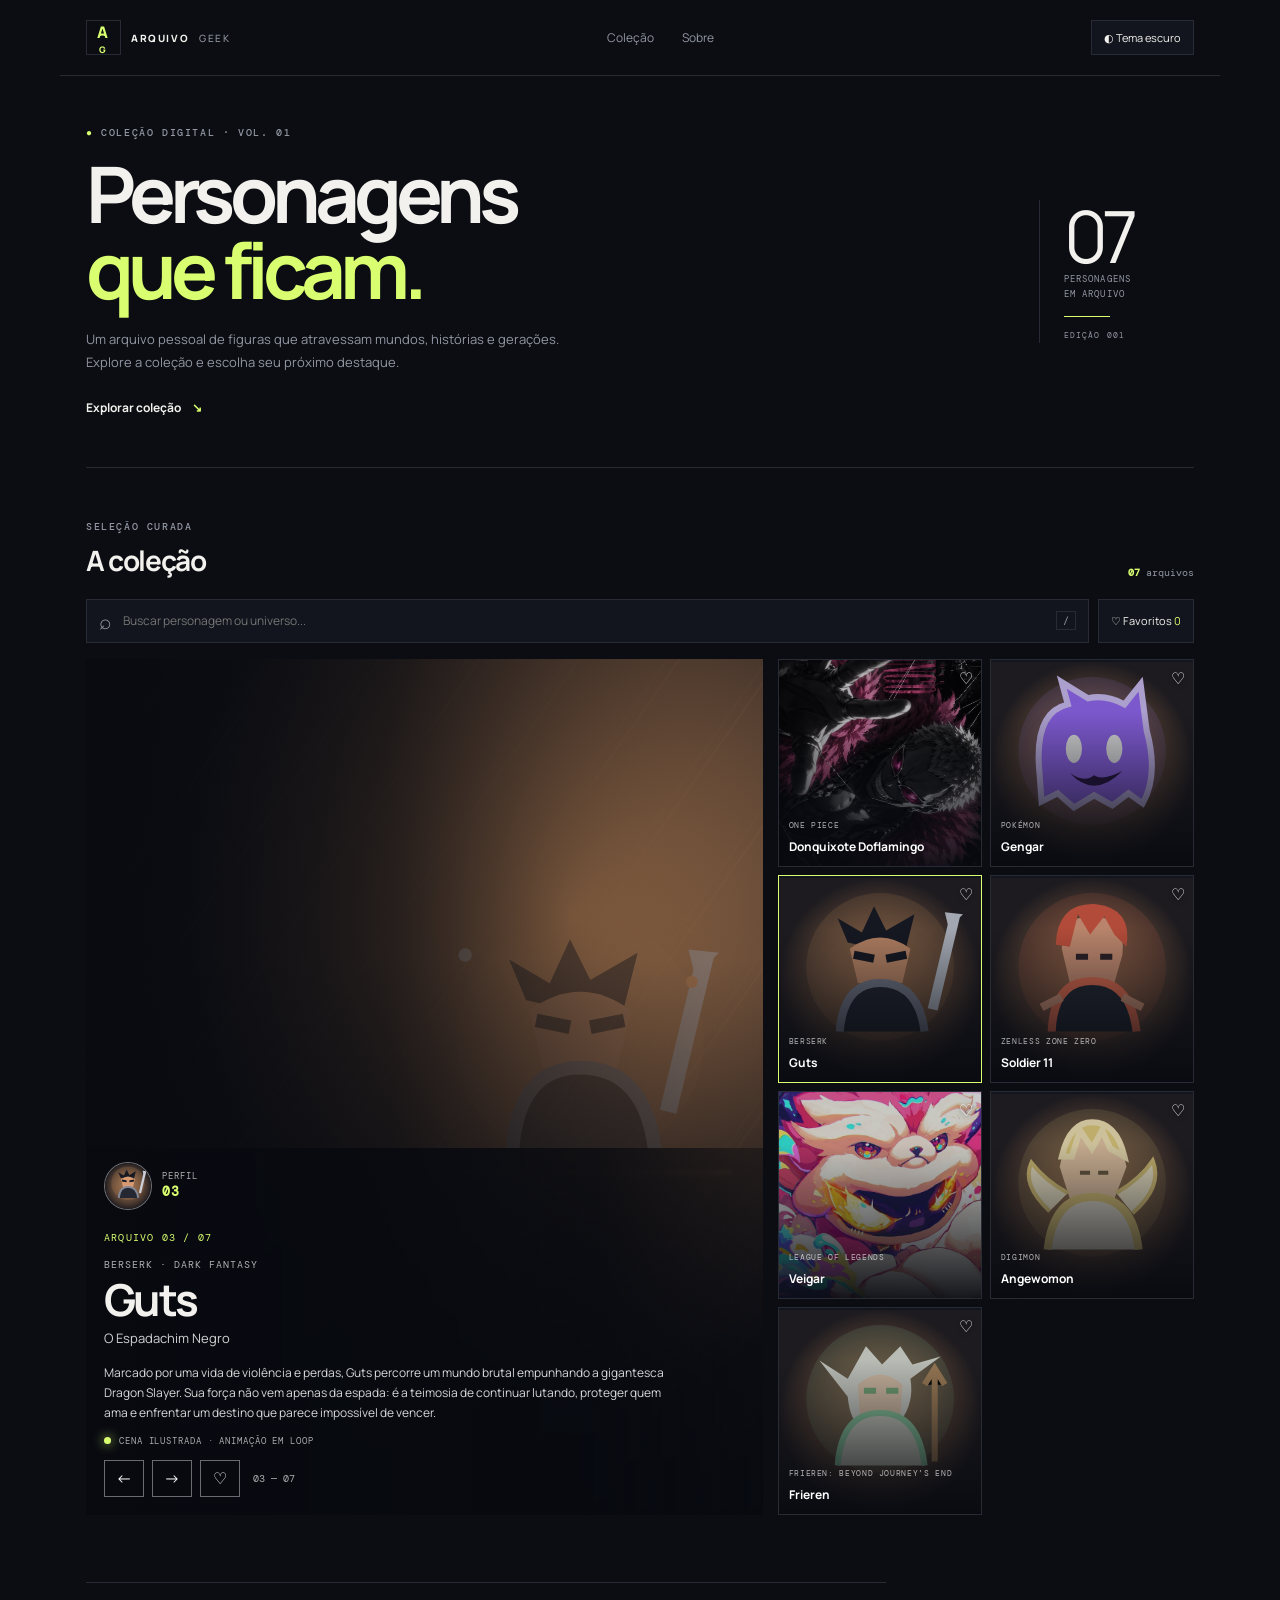
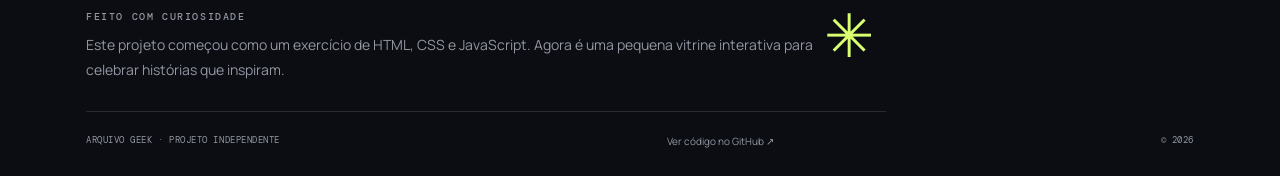
==== index.html @ 17fec642 "Refresh JavaScript cache for Doflamingo profile Updated the version of index.js to v14." ====
<!doctype html>
<html lang="pt-BR"><head><meta charset="utf-8"><meta name="viewport" content="width=device-width,initial-scale=1"><meta name="theme-color" content="#0b0d12"><meta name="description" content="Uma galeria interativa de personagens marcantes da cultura geek."><title>Arquivo Geek — personagens que ficam</title><link rel="icon" href="./favicon.svg" type="image/svg+xml"><link rel="preconnect" href="https://fonts.googleapis.com"><link rel="preconnect" href="https://fonts.gstatic.com" crossorigin><link href="https://fonts.googleapis.com/css2?family=DM+Mono:wght@400;500&family=Manrope:wght@400;500;600;700;800&display=swap" rel="stylesheet"><link rel="stylesheet" href="./style.css?v=14"><script src="./index.js?v=14" defer></script></head><body>
<a class="skip" href="#colecao">Pular para a coleção</a><header class="header"><a class="brand" href="./"><span class="mark">A<small>G</small></span>ARQUIVO <em>GEEK</em></a><nav><a href="#colecao">Coleção</a><a href="#sobre">Sobre</a></nav><button class="theme" aria-label="Ativar tema claro">◐ <span>Tema escuro</span></button></header>
<main><section class="intro"><div><p class="eyebrow">● COLEÇÃO DIGITAL · VOL. 01</p><h1>Personagens<br><span>que ficam.</span></h1><p class="lead">Um arquivo pessoal de figuras que atravessam mundos, histórias e gerações. Explore a coleção e escolha seu próximo destaque.</p><a class="cta" href="#colecao">Explorar coleção <b>↘</b></a></div><aside><strong>07</strong><span>PERSONAGENS<br>EM ARQUIVO</span><i></i><small>EDIÇÃO 001</small></aside></section>
<section class="collection" id="colecao"><div class="heading"><div><p class="eyebrow">SELEÇÃO CURADA</p><h2>A coleção</h2></div><span class="count"><b id="count">07</b> arquivos</span></div><div class="toolbar"><label class="search">⌕<input id="search" type="search" aria-label="Buscar personagem ou universo" placeholder="Buscar personagem ou universo..."><kbd>/</kbd></label><button class="filter" id="filter" aria-pressed="false">♡ Favoritos <b id="fcount">0</b></button></div><div class="layout"><article class="feature" id="feature" aria-live="polite"></article><div class="cards" id="cards" aria-label="Personagens"></div></div><p id="empty" class="empty" hidden>Nenhum personagem encontrado. Tente outro termo ou desative os favoritos.</p></section>
<section id="sobre" class="about"><div><p class="eyebrow">FEITO COM CURIOSIDADE</p><p>Este projeto começou como um exercício de HTML, CSS e JavaScript. Agora é uma pequena vitrine interativa para celebrar histórias que inspiram.</p></div><span>✳</span></section></main>
<footer><span>ARQUIVO GEEK · PROJETO INDEPENDENTE</span><a href="https://github.com/Kalebreus/terminal-estudo" target="_blank" rel="noreferrer">Ver código no GitHub ↗</a><span>© <b id="year"></b></span></footer></body></html>
---- style.css ----
:root{color-scheme:dark;--bg:#0b0d12;--panel:#12151d;--text:#f2f1ed;--muted:#9297a3;--line:#272b35;--accent:#d9ff70}body.light{color-scheme:light;--bg:#f2f1ec;--panel:#fff;--text:#17191c;--muted:#676b72;--line:#d9d8d1;--accent:#586f00}*{box-sizing:border-box}html{scroll-behavior:smooth}body{margin:0;min-width:320px;background:var(--bg);color:var(--text);font-family:Manrope,"Segoe UI",sans-serif}a{color:inherit;text-decoration:none}button,input{font:inherit}.skip{position:absolute;top:-60px;left:12px;background:var(--accent);color:#111;padding:12px}.skip:focus{top:10px;z-index:5}.header,main,footer{max-width:1160px;margin:auto;padding:0 26px}.header{height:76px;border-bottom:1px solid var(--line);display:flex;align-items:center;justify-content:space-between}.brand{display:flex;align-items:center;gap:10px;font-size:10px;letter-spacing:.16em;font-weight:800}.brand em{color:var(--muted);font-style:normal;font-weight:500}.mark{width:35px;height:35px;border:1px solid var(--line);display:grid;place-items:center;color:var(--accent);font-size:16px}.mark small{font-size:9px}.header nav{display:flex;gap:28px;color:var(--muted);font-size:12px}.header nav a:hover,footer a:hover{color:var(--accent)}.theme,.filter{border:1px solid var(--line);background:var(--panel);color:var(--text);padding:9px 12px;font-size:11px;cursor:pointer}.theme:hover,.filter:hover,.filter[aria-pressed=true]{border-color:var(--accent);color:var(--accent)}.intro{min-height:355px;border-bottom:1px solid var(--line);display:flex;align-items:center;justify-content:space-between}.intro>div{padding:50px 0}.eyebrow{margin:0 0 16px;font:500 10px "DM Mono",monospace;letter-spacing:.16em;color:var(--muted)}.intro .eyebrow:first-letter{color:var(--accent)}h1{margin:0;font-size:clamp(48px,7vw,78px);line-height:.98;letter-spacing:-.075em}h1 span{color:var(--accent)}.lead{max-width:480px;margin:20px 0;color:var(--muted);font-size:13px;line-height:1.8}.cta{font-size:12px;font-weight:700}.cta b{margin-left:9px;color:var(--accent)}.intro aside{width:155px;padding-left:24px;border-left:1px solid var(--line);display:flex;flex-direction:column;font:9px/1.7 "DM Mono",monospace;letter-spacing:.12em;color:var(--muted)}.intro aside strong{font:72px/1 Manrope,sans-serif;color:var(--text);letter-spacing:-.09em}.intro aside i{width:46px;height:1px;margin:13px 0;background:var(--accent)}.collection{padding:52px 0 67px}.heading{display:flex;align-items:end;justify-content:space-between;margin-bottom:20px}.heading .eyebrow{margin-bottom:8px}h2{margin:0;font-size:28px;letter-spacing:-.05em}.count{font:10px "DM Mono",monospace;color:var(--muted)}.count b{color:var(--accent)}.toolbar{display:flex;gap:9px;margin-bottom:16px}.search{height:44px;display:flex;align-items:center;gap:9px;flex:1;border:1px solid var(--line);background:var(--panel);padding:0 12px;color:var(--muted);font-size:21px}.search:focus-within{border-color:var(--accent)}.search input{width:100%;border:0;outline:0;background:transparent;color:var(--text);font-size:12px}.search kbd{border:1px solid var(--line);padding:2px 6px;font:10px "DM Mono",monospace}.filter{padding:0 12px}.filter b{color:var(--accent);font-weight:400}.layout{display:grid;grid-template-columns:1.3fr .8fr;gap:15px;min-height:430px}.feature{position:relative;min-height:430px;overflow:hidden;background:var(--panel)}.feature[hidden],.cards[hidden]{display:none}.feature img{position:absolute;inset:0;width:100%;height:100%;object-fit:cover;opacity:.8;transition:transform .5s}.feature:hover img{transform:scale(1.03)}.feature:after{content:"";position:absolute;inset:0;background:linear-gradient(90deg,#080a10eb,#080a1088 58%,#080a1010),linear-gradient(0deg,#080a1090,transparent 55%);pointer-events:none}.info{position:absolute;z-index:1;left:25px;right:25px;bottom:24px}.tag{color:var(--accent);font:10px "DM Mono",monospace;letter-spacing:.12em}.series{margin:12px 0 6px;color:#ffffffad;font:10px "DM Mono",monospace;letter-spacing:.1em;text-transform:uppercase}.name{margin:0 0 8px;font-size:clamp(30px,4vw,44px);line-height:1;letter-spacing:-.06em}.role{margin:0 0 16px;color:#ffffffd0;font-size:13px}.actions{display:flex;gap:8px;align-items:center}.actions button{width:40px;height:37px;border:1px solid #ffffff66;background:#080a1066;color:#fff;cursor:pointer}.actions button:hover,.actions button[aria-pressed=true]{color:var(--accent);border-color:var(--accent)}.position{margin-left:5px;color:#ffffffad;font:10px "DM Mono",monospace}.cards{display:grid;grid-template-columns:repeat(2,minmax(0,1fr));gap:8px;align-content:start}.card{position:relative;min-height:208px;padding:0;overflow:hidden;border:1px solid var(--line);background:var(--panel);color:#fff;text-align:left;cursor:pointer}.card[aria-current=true]{border-color:var(--accent)}.card img{position:absolute;inset:0;width:100%;height:100%;object-fit:cover;opacity:.73;transition:transform .35s}.card:hover img{transform:scale(1.05)}.card:after{content:"";position:absolute;inset:0;background:linear-gradient(0deg,#080a10ed,transparent 75%)}.card-copy{position:absolute;z-index:1;left:10px;bottom:10px}.card-series{display:block;margin-bottom:4px;color:#ffffffad;font:8px "DM Mono",monospace;letter-spacing:.08em;text-transform:uppercase}.card-name{font-size:12px;font-weight:700}.heart{position:absolute;z-index:2;right:8px;top:7px;text-shadow:0 1px 5px #000}.heart.on{color:var(--accent)}.empty{padding:23px;border:1px dashed var(--line);color:var(--muted);text-align:center;font-size:13px}.about{max-width:800px;padding:27px 70px 29px 0;border-block:1px solid var(--line);position:relative}.about .eyebrow{margin-bottom:9px}.about p:last-of-type{margin:0;color:var(--muted);font-size:14px;line-height:1.8}.about>span{position:absolute;right:12px;top:10px;color:var(--accent);font-size:60px}footer{padding-top:22px;padding-bottom:28px;display:flex;justify-content:space-between;gap:12px;color:var(--muted);font:9px "DM Mono",monospace;letter-spacing:.06em}footer a{font:10px Manrope,sans-serif;letter-spacing:0}footer b{font-weight:400}@media(max-width:850px){.layout{grid-template-columns:1fr}.feature{min-height:400px}.cards{grid-template-columns:repeat(4,1fr)}.card{min-height:150px}}@media(max-width:580px){.header,main,footer{padding-inline:15px}.header{height:66px}.header nav{display:none}.theme span{display:none}.intro{min-height:290px}.intro>div{padding:38px 0}.intro aside{width:86px;padding-left:12px;font-size:8px}.intro aside strong{font-size:50px}.lead{font-size:12px}.collection{padding:38px 0 50px}.heading h2{font-size:25px}.toolbar{gap:6px}.search{gap:6px;padding:0 8px}.search input{font-size:11px}.search kbd{display:none}.filter{padding:0 8px;font-size:10px}.layout{gap:9px}.feature{min-height:355px}.info{left:16px;right:15px;bottom:17px}.name{font-size:33px}.cards{grid-template-columns:repeat(2,1fr)}.card{min-height:150px}.about{padding:23px 50px 25px 0}.about p:last-of-type{font-size:13px}.about>span{right:3px;font-size:47px}footer{flex-wrap:wrap;font-size:8px}footer a{order:3;width:100%}}@media(prefers-reduced-motion:reduce){*,*:before,*:after{scroll-behavior:auto!important;transition:none!important}}
/* Fichas completas, retratos e cenas animadas */
.scene{position:absolute;inset:0;overflow:hidden;background:radial-gradient(ellipse at 72% 30%,var(--scene-color),var(--scene-tone) 58%,#080a10 100%)}
.scene:before,.scene:after{content:"";position:absolute;inset:-20%;background:repeating-linear-gradient(125deg,transparent 0 38px,color-mix(in srgb,var(--scene-color),transparent 82%) 39px 40px,transparent 41px 82px);opacity:.35;animation:scene-drift 18s linear infinite}
.scene:after{transform:rotate(180deg);opacity:.18;animation-duration:24s}
.scene-art{position:absolute;width:min(76%,600px);height:112%;right:0;top:-5%;opacity:.92;filter:drop-shadow(0 12px 50px color-mix(in srgb,var(--scene-color),transparent 55%));animation:portrait-float 6s ease-in-out infinite;z-index:0}
.feature:after{background:linear-gradient(90deg,#080a10f2 0%,#080a10c9 45%,#080a1040 100%),linear-gradient(0deg,#080a10eb 0%,transparent 65%)}
.info{max-width:700px;bottom:22px}.profile{display:flex;align-items:center;gap:10px;margin-bottom:14px;color:#ffffffad;font:9px/1.45 "DM Mono",monospace;letter-spacing:.12em}.profile .avatar{width:48px;height:48px;position:static;opacity:1;border:1px solid var(--scene-color,#ffffff66);border-radius:50%;background:var(--panel)}.profile b{color:var(--accent);font-size:13px}.description{max-width:560px;margin:0 0 12px;color:#ffffffd6;font-size:12px;line-height:1.65;text-wrap:pretty}.loop-label{display:flex;align-items:center;gap:8px;margin:0 0 13px;color:#ffffffa8;font:9px "DM Mono",monospace;letter-spacing:.1em}.loop-label i{width:7px;height:7px;border-radius:50%;background:var(--accent);box-shadow:0 0 12px var(--accent);animation:pulse 1.8s ease-in-out infinite}.card .avatar{position:absolute;inset:0;width:100%;height:100%;object-fit:cover;opacity:.78;transition:transform .35s}.card:hover .avatar{transform:scale(1.06)}
@keyframes scene-drift{to{transform:translate3d(45px,-18px,0)}}@keyframes portrait-float{0%,100%{transform:translateY(0) scale(1)}50%{transform:translateY(-9px) scale(1.02)}}@keyframes pulse{50%{opacity:.35;box-shadow:0 0 3px var(--accent)}}
@media(max-width:850px){.feature{min-height:530px}.info{max-width:100%}.scene-art{width:72%;height:100%;top:-7%;right:-6%;opacity:.7}}
@media(max-width:580px){.feature{min-height:520px}.info{left:16px;right:15px;bottom:17px}.profile{margin-bottom:8px}.profile .avatar{width:40px;height:40px}.description{font-size:11px;line-height:1.55;margin-bottom:9px}.loop-label{font-size:8px;margin-bottom:10px}.scene-art{width:100%;height:82%;top:-14%;right:-15%;opacity:.56}.feature:after{background:linear-gradient(90deg,#080a10d9,#080a1066),linear-gradient(0deg,#080a10f8 0%,#080a10d6 48%,transparent 100%)}}
@media(prefers-reduced-motion:reduce){.scene:before,.scene:after,.scene-art,.loop-label i{animation:none!important}}

.scene-art{width:50%;height:86%;right:2%;top:4%;object-fit:contain}
@media(max-width:850px){.scene-art{width:54%;height:76%;right:0;top:2%}}
@media(max-width:580px){.scene-art{width:74%;height:62%;right:-5%;top:0}}

.scene-art{opacity:.42}
.feature .info{left:0;right:0;bottom:0;width:100%;max-width:none;padding:14px 18px 18px;background:linear-gradient(90deg,rgba(8,10,16,.97),rgba(8,10,16,.82) 76%,rgba(8,10,16,.42));backdrop-filter:blur(2px)}
@media(max-width:580px){.feature .info{padding:12px 16px 16px}}


/* Retrato enviado e vídeo incorporado de Veigar */
.profile img.avatar{position:static;inset:auto;width:48px;height:48px;flex:none;object-fit:cover;object-position:center;border-radius:50%;opacity:1}.feature:hover img.avatar{transform:none}.video-wrap{position:absolute;z-index:2;top:22px;right:22px;width:min(42%,560px);aspect-ratio:16/9;border:1px solid color-mix(in srgb,var(--scene-color),transparent 35%);border-radius:12px;overflow:hidden;background:#080a10;box-shadow:0 18px 55px #0008}.video-wrap iframe{display:block;width:100%;height:100%;border:0}.feature .info{z-index:3}.video-link{display:inline-flex;margin:0 0 12px;color:var(--accent);font-size:11px;font-weight:700}.video-link:hover{text-decoration:underline}@media(max-width:580px){.video-wrap{top:14px;left:auto;right:14px;width:min(46%,220px);border-radius:8px}.profile img.avatar{width:40px;height:40px}}
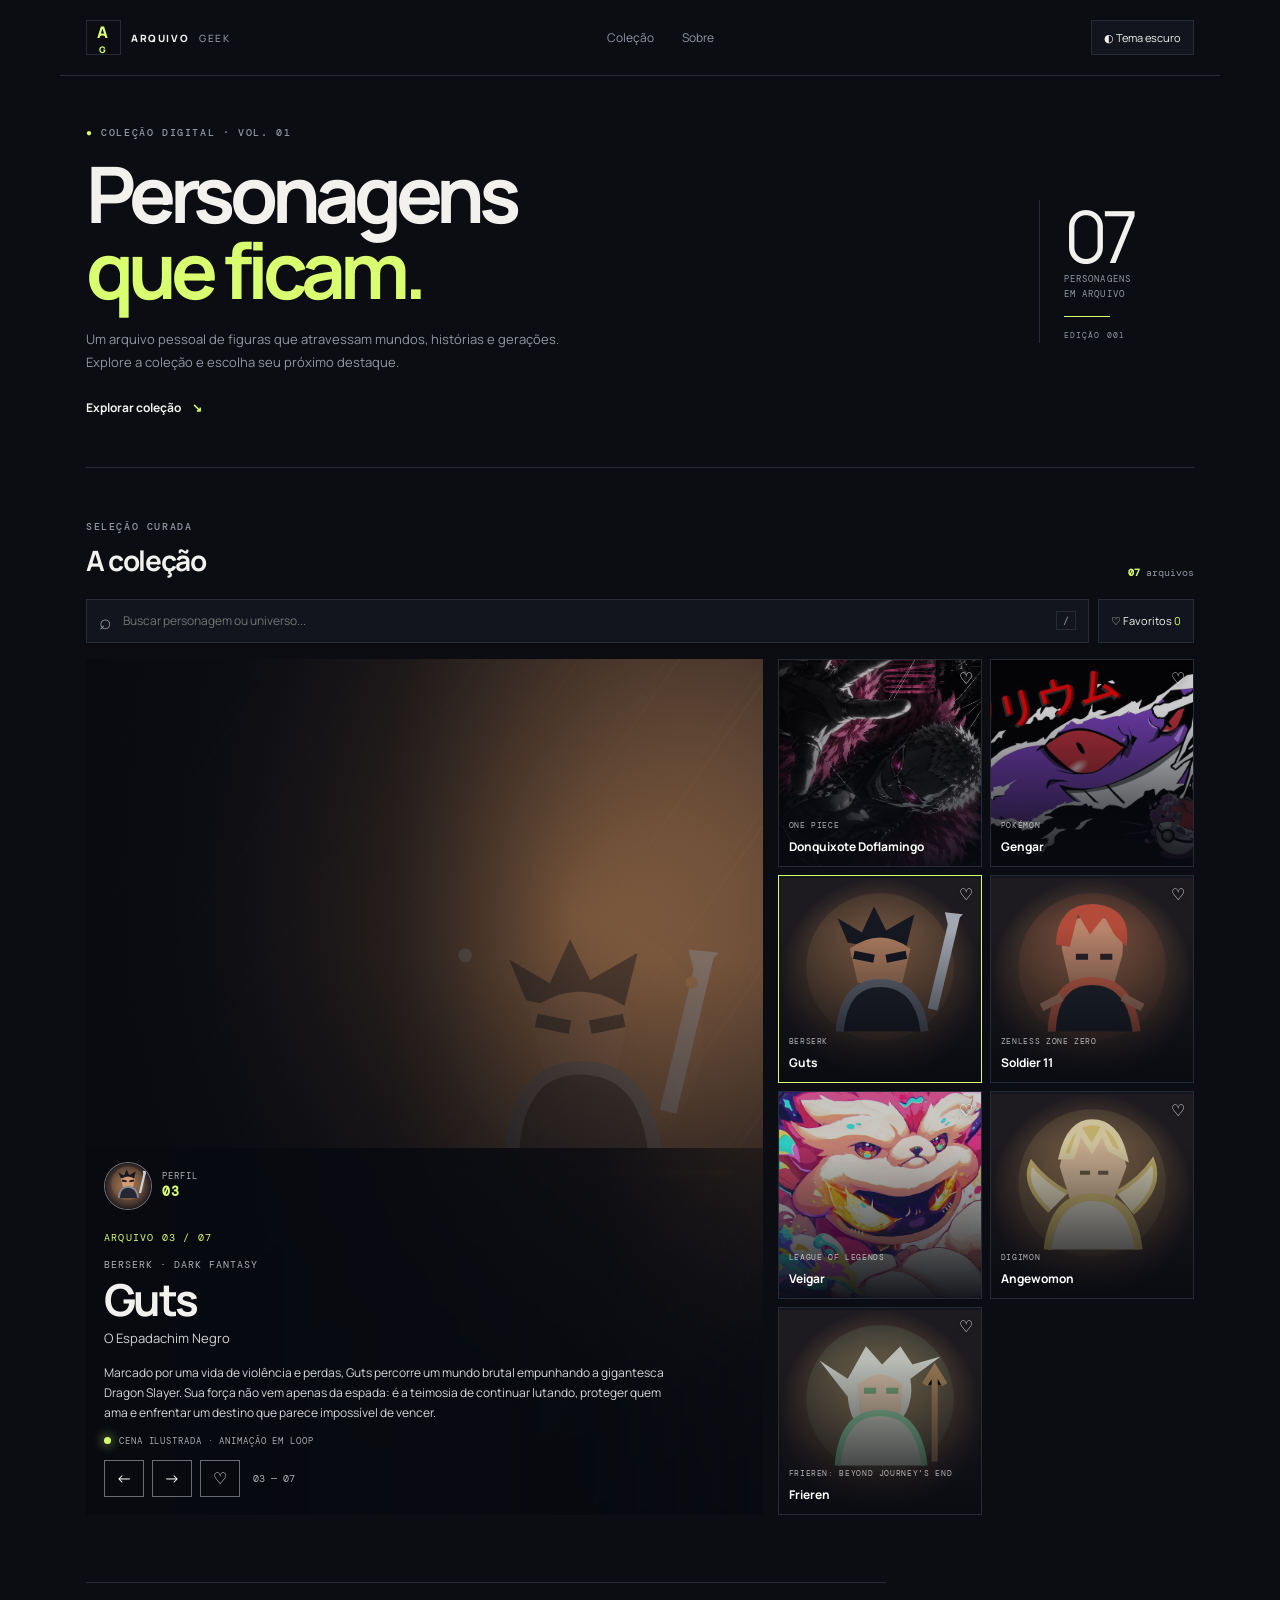
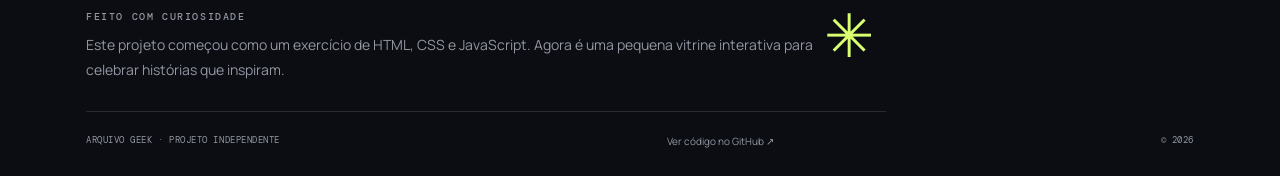
==== commit 9b73079d: "Refresh JavaScript cache for Gengar profile Updated script version in index.html" ====
--- a/index.html
+++ b/index.html
@@ -1,8 +1,10 @@
 <!doctype html>
-<html lang="pt-BR"><head><meta charset="utf-8"><meta name="viewport" content="width=device-width,initial-scale=1"><meta name="theme-color" content="#0b0d12"><meta name="description" content="Uma galeria interativa de personagens marcantes da cultura geek."><title>Arquivo Geek — personagens que ficam</title><link rel="icon" href="./favicon.svg" type="image/svg+xml"><link rel="preconnect" href="https://fonts.googleapis.com"><link rel="preconnect" href="https://fonts.gstatic.com" crossorigin><link href="https://fonts.googleapis.com/css2?family=DM+Mono:wght@400;500&family=Manrope:wght@400;500;600;700;800&display=swap" rel="stylesheet"><link rel="stylesheet" href="./style.css?v=14"><script src="./index.js?v=14" defer></script></head><body>
+<html lang="pt-BR"><head><meta charset="utf-8"><meta name="viewport" content="width=device-width,initial-scale=1"><meta name="theme-color" content="#0b0d12"><meta name="description" content="Uma galeria interativa de personagens marcantes da cultura geek."><title>Arquivo Geek — personagens que ficam</title><link rel="icon" href="./favicon.svg" type="image/svg+xml"><link rel="preconnect" href="https://fonts.googleapis.com"><link rel="preconnect" href="https://fonts.gstatic.com" crossorigin><link href="https://fonts.googleapis.com/css2?family=DM+Mono:wght@400;500&family=Manrope:wght@400;500;600;700;800&display=swap" rel="stylesheet"><link rel="stylesheet" href="./style.css?v=14"><script src="./index.js?v=15" defer></script></head><body>
 <a class="skip" href="#colecao">Pular para a coleção</a><header class="header"><a class="brand" href="./"><span class="mark">A<small>G</small></span>ARQUIVO <em>GEEK</em></a><nav><a href="#colecao">Coleção</a><a href="#sobre">Sobre</a></nav><button class="theme" aria-label="Ativar tema claro">◐ <span>Tema escuro</span></button></header>
 <main><section class="intro"><div><p class="eyebrow">● COLEÇÃO DIGITAL · VOL. 01</p><h1>Personagens<br><span>que ficam.</span></h1><p class="lead">Um arquivo pessoal de figuras que atravessam mundos, histórias e gerações. Explore a coleção e escolha seu próximo destaque.</p><a class="cta" href="#colecao">Explorar coleção <b>↘</b></a></div><aside><strong>07</strong><span>PERSONAGENS<br>EM ARQUIVO</span><i></i><small>EDIÇÃO 001</small></aside></section>
 <section class="collection" id="colecao"><div class="heading"><div><p class="eyebrow">SELEÇÃO CURADA</p><h2>A coleção</h2></div><span class="count"><b id="count">07</b> arquivos</span></div><div class="toolbar"><label class="search">⌕<input id="search" type="search" aria-label="Buscar personagem ou universo" placeholder="Buscar personagem ou universo..."><kbd>/</kbd></label><button class="filter" id="filter" aria-pressed="false">♡ Favoritos <b id="fcount">0</b></button></div><div class="layout"><article class="feature" id="feature" aria-live="polite"></article><div class="cards" id="cards" aria-label="Personagens"></div></div><p id="empty" class="empty" hidden>Nenhum personagem encontrado. Tente outro termo ou desative os favoritos.</p></section>
 <section id="sobre" class="about"><div><p class="eyebrow">FEITO COM CURIOSIDADE</p><p>Este projeto começou como um exercício de HTML, CSS e JavaScript. Agora é uma pequena vitrine interativa para celebrar histórias que inspiram.</p></div><span>✳</span></section></main>
 <footer><span>ARQUIVO GEEK · PROJETO INDEPENDENTE</span><a href="https://github.com/Kalebreus/terminal-estudo" target="_blank" rel="noreferrer">Ver código no GitHub ↗</a><span>© <b id="year"></b></span></footer></body></html>
 
+
+
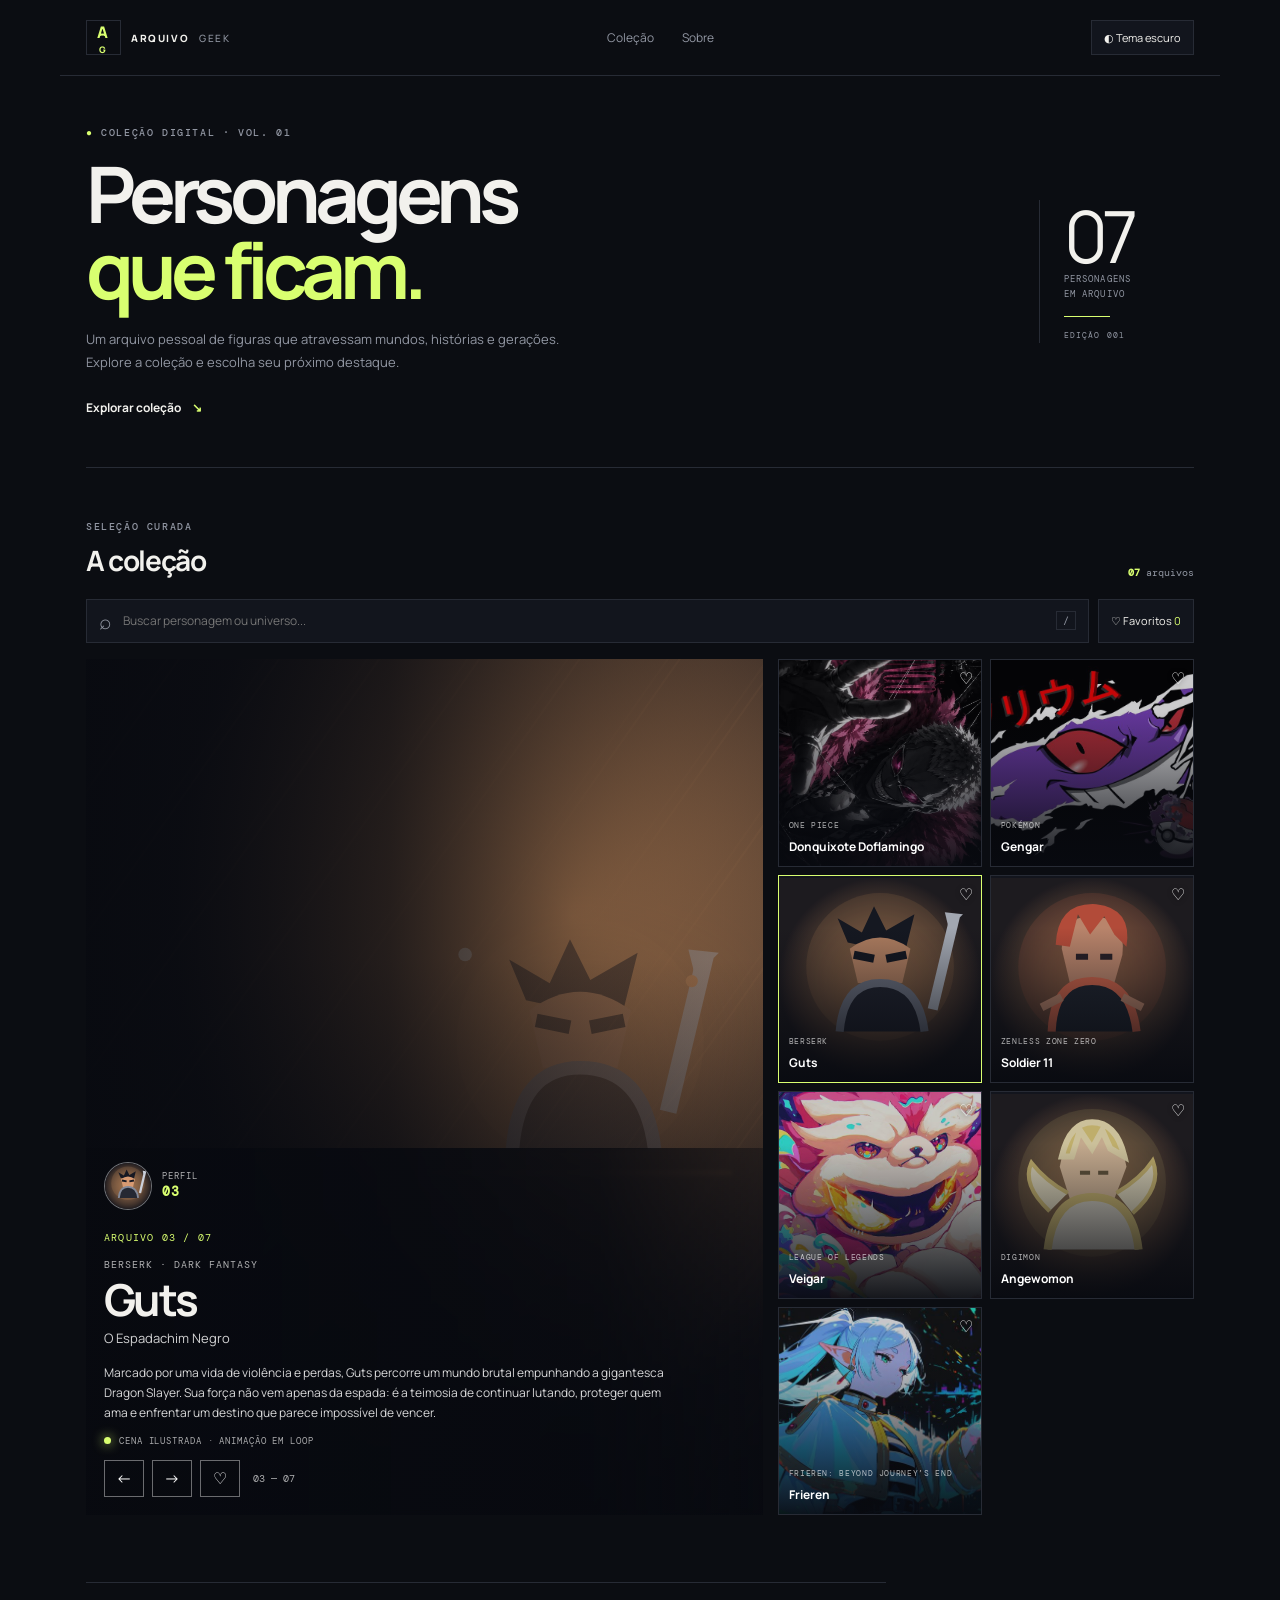
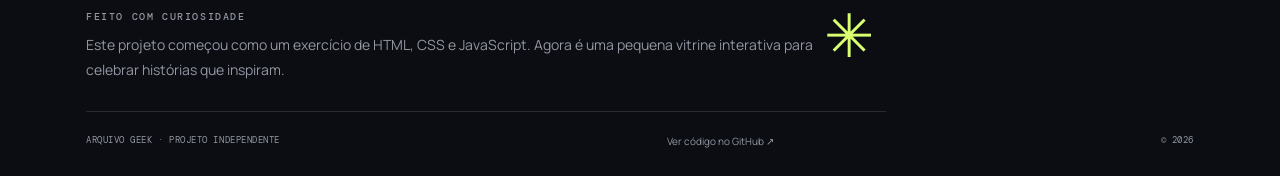
==== commit fcbeee19: "Refresh script cache for Frieren profile Updated script version in index.html and ensured proper HTM" ====
--- a/index.html
+++ b/index.html
@@ -1,5 +1,5 @@
 <!doctype html>
-<html lang="pt-BR"><head><meta charset="utf-8"><meta name="viewport" content="width=device-width,initial-scale=1"><meta name="theme-color" content="#0b0d12"><meta name="description" content="Uma galeria interativa de personagens marcantes da cultura geek."><title>Arquivo Geek — personagens que ficam</title><link rel="icon" href="./favicon.svg" type="image/svg+xml"><link rel="preconnect" href="https://fonts.googleapis.com"><link rel="preconnect" href="https://fonts.gstatic.com" crossorigin><link href="https://fonts.googleapis.com/css2?family=DM+Mono:wght@400;500&family=Manrope:wght@400;500;600;700;800&display=swap" rel="stylesheet"><link rel="stylesheet" href="./style.css?v=14"><script src="./index.js?v=15" defer></script></head><body>
+<html lang="pt-BR"><head><meta charset="utf-8"><meta name="viewport" content="width=device-width,initial-scale=1"><meta name="theme-color" content="#0b0d12"><meta name="description" content="Uma galeria interativa de personagens marcantes da cultura geek."><title>Arquivo Geek — personagens que ficam</title><link rel="icon" href="./favicon.svg" type="image/svg+xml"><link rel="preconnect" href="https://fonts.googleapis.com"><link rel="preconnect" href="https://fonts.gstatic.com" crossorigin><link href="https://fonts.googleapis.com/css2?family=DM+Mono:wght@400;500&family=Manrope:wght@400;500;600;700;800&display=swap" rel="stylesheet"><link rel="stylesheet" href="./style.css?v=14"><script src="./index.js?v=16" defer></script></head><body>
 <a class="skip" href="#colecao">Pular para a coleção</a><header class="header"><a class="brand" href="./"><span class="mark">A<small>G</small></span>ARQUIVO <em>GEEK</em></a><nav><a href="#colecao">Coleção</a><a href="#sobre">Sobre</a></nav><button class="theme" aria-label="Ativar tema claro">◐ <span>Tema escuro</span></button></header>
 <main><section class="intro"><div><p class="eyebrow">● COLEÇÃO DIGITAL · VOL. 01</p><h1>Personagens<br><span>que ficam.</span></h1><p class="lead">Um arquivo pessoal de figuras que atravessam mundos, histórias e gerações. Explore a coleção e escolha seu próximo destaque.</p><a class="cta" href="#colecao">Explorar coleção <b>↘</b></a></div><aside><strong>07</strong><span>PERSONAGENS<br>EM ARQUIVO</span><i></i><small>EDIÇÃO 001</small></aside></section>
 <section class="collection" id="colecao"><div class="heading"><div><p class="eyebrow">SELEÇÃO CURADA</p><h2>A coleção</h2></div><span class="count"><b id="count">07</b> arquivos</span></div><div class="toolbar"><label class="search">⌕<input id="search" type="search" aria-label="Buscar personagem ou universo" placeholder="Buscar personagem ou universo..."><kbd>/</kbd></label><button class="filter" id="filter" aria-pressed="false">♡ Favoritos <b id="fcount">0</b></button></div><div class="layout"><article class="feature" id="feature" aria-live="polite"></article><div class="cards" id="cards" aria-label="Personagens"></div></div><p id="empty" class="empty" hidden>Nenhum personagem encontrado. Tente outro termo ou desative os favoritos.</p></section>
@@ -8,3 +8,7 @@
 
 
 
+
+
+
+
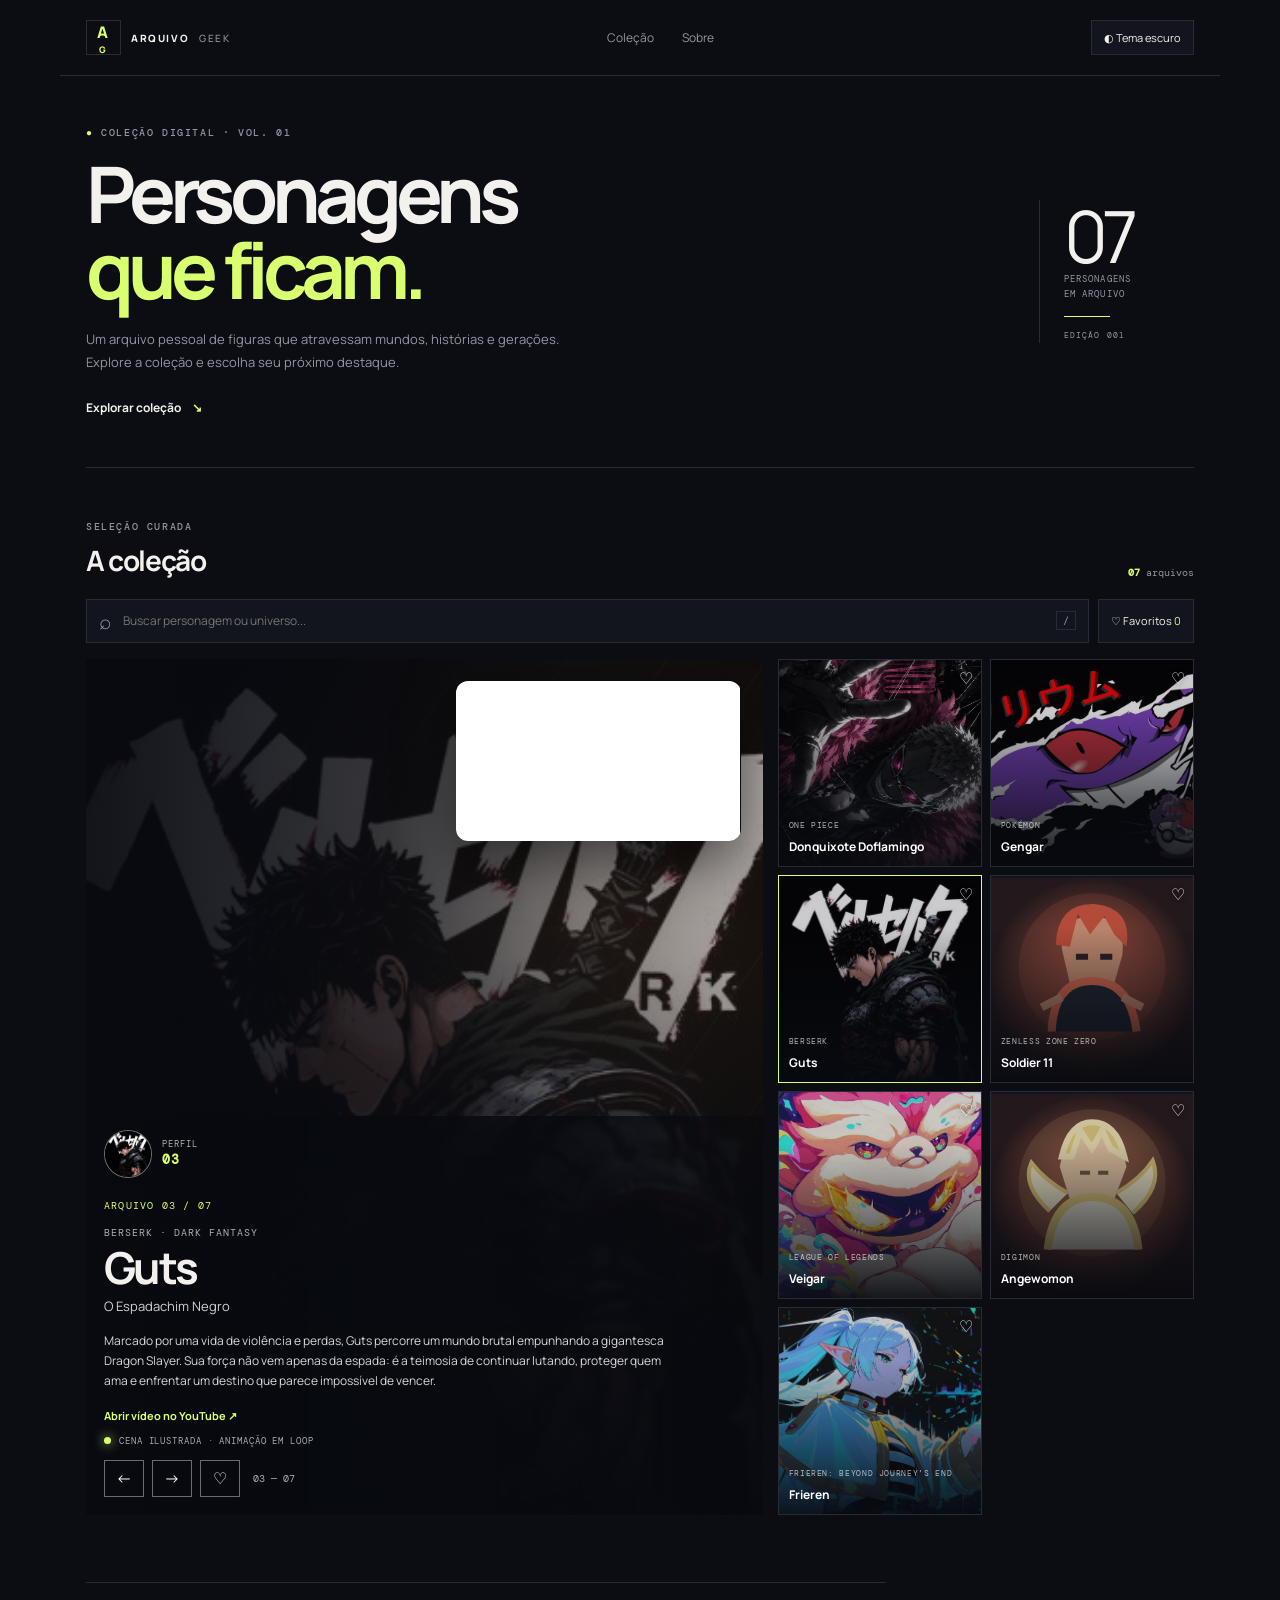
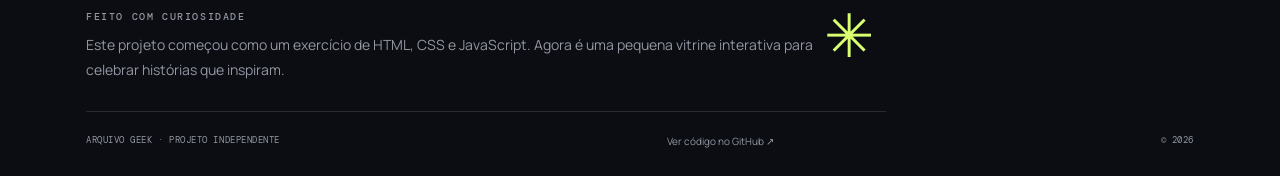
==== commit eb9c265f: "Refresh script cache for Guts profile Updated script version in index.html and added new content." ====
--- a/index.html
+++ b/index.html
@@ -1,5 +1,5 @@
 <!doctype html>
-<html lang="pt-BR"><head><meta charset="utf-8"><meta name="viewport" content="width=device-width,initial-scale=1"><meta name="theme-color" content="#0b0d12"><meta name="description" content="Uma galeria interativa de personagens marcantes da cultura geek."><title>Arquivo Geek — personagens que ficam</title><link rel="icon" href="./favicon.svg" type="image/svg+xml"><link rel="preconnect" href="https://fonts.googleapis.com"><link rel="preconnect" href="https://fonts.gstatic.com" crossorigin><link href="https://fonts.googleapis.com/css2?family=DM+Mono:wght@400;500&family=Manrope:wght@400;500;600;700;800&display=swap" rel="stylesheet"><link rel="stylesheet" href="./style.css?v=14"><script src="./index.js?v=16" defer></script></head><body>
+<html lang="pt-BR"><head><meta charset="utf-8"><meta name="viewport" content="width=device-width,initial-scale=1"><meta name="theme-color" content="#0b0d12"><meta name="description" content="Uma galeria interativa de personagens marcantes da cultura geek."><title>Arquivo Geek — personagens que ficam</title><link rel="icon" href="./favicon.svg" type="image/svg+xml"><link rel="preconnect" href="https://fonts.googleapis.com"><link rel="preconnect" href="https://fonts.gstatic.com" crossorigin><link href="https://fonts.googleapis.com/css2?family=DM+Mono:wght@400;500&family=Manrope:wght@400;500;600;700;800&display=swap" rel="stylesheet"><link rel="stylesheet" href="./style.css?v=14"><script src="./index.js?v=17" defer></script></head><body>
 <a class="skip" href="#colecao">Pular para a coleção</a><header class="header"><a class="brand" href="./"><span class="mark">A<small>G</small></span>ARQUIVO <em>GEEK</em></a><nav><a href="#colecao">Coleção</a><a href="#sobre">Sobre</a></nav><button class="theme" aria-label="Ativar tema claro">◐ <span>Tema escuro</span></button></header>
 <main><section class="intro"><div><p class="eyebrow">● COLEÇÃO DIGITAL · VOL. 01</p><h1>Personagens<br><span>que ficam.</span></h1><p class="lead">Um arquivo pessoal de figuras que atravessam mundos, histórias e gerações. Explore a coleção e escolha seu próximo destaque.</p><a class="cta" href="#colecao">Explorar coleção <b>↘</b></a></div><aside><strong>07</strong><span>PERSONAGENS<br>EM ARQUIVO</span><i></i><small>EDIÇÃO 001</small></aside></section>
 <section class="collection" id="colecao"><div class="heading"><div><p class="eyebrow">SELEÇÃO CURADA</p><h2>A coleção</h2></div><span class="count"><b id="count">07</b> arquivos</span></div><div class="toolbar"><label class="search">⌕<input id="search" type="search" aria-label="Buscar personagem ou universo" placeholder="Buscar personagem ou universo..."><kbd>/</kbd></label><button class="filter" id="filter" aria-pressed="false">♡ Favoritos <b id="fcount">0</b></button></div><div class="layout"><article class="feature" id="feature" aria-live="polite"></article><div class="cards" id="cards" aria-label="Personagens"></div></div><p id="empty" class="empty" hidden>Nenhum personagem encontrado. Tente outro termo ou desative os favoritos.</p></section>
@@ -12,3 +12,11 @@
 
 
 
+
+
+
+
+
+
+
+
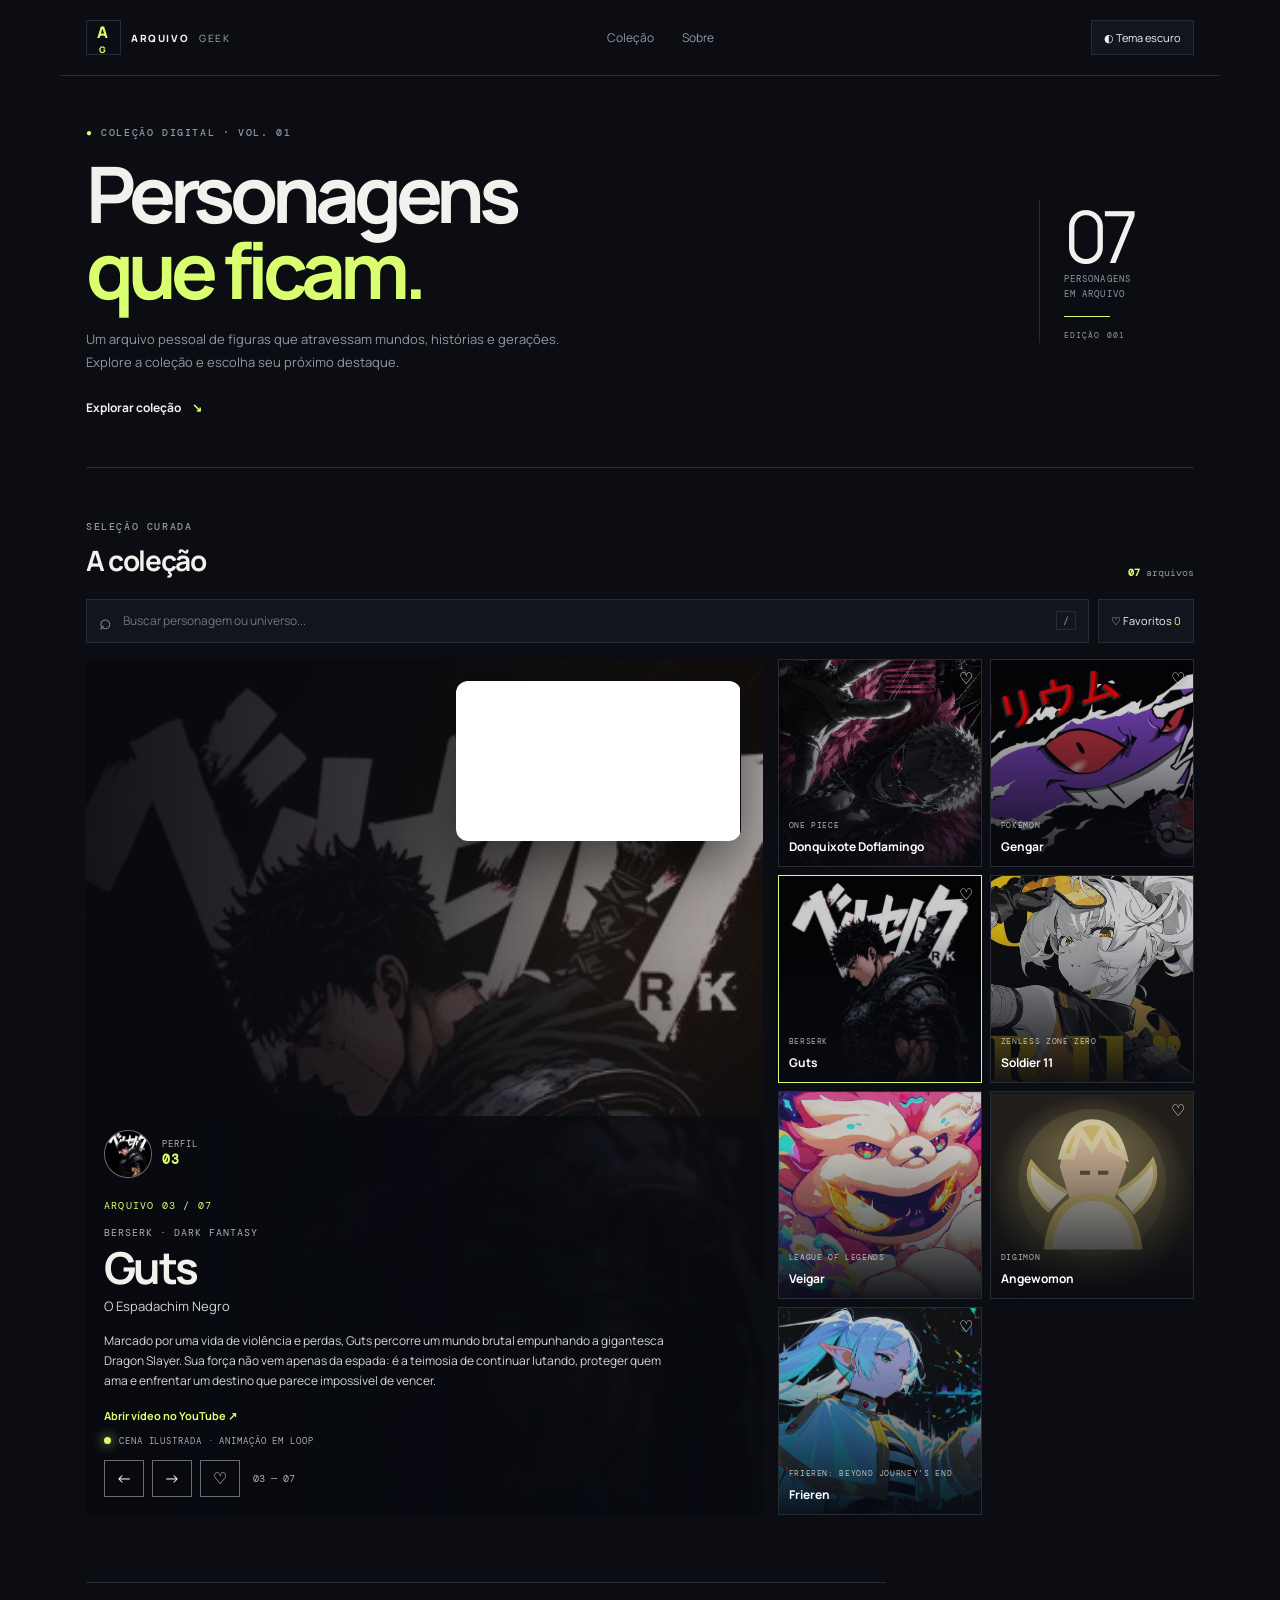
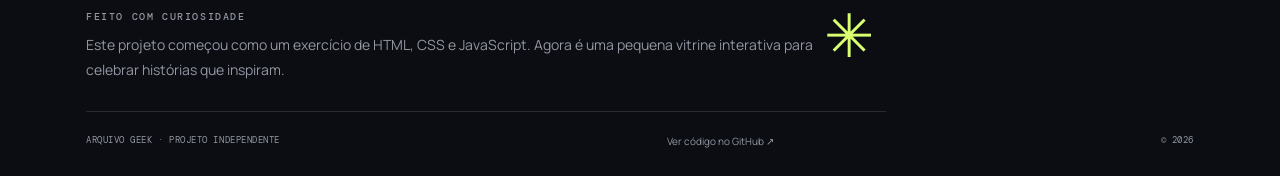
==== commit c04205a7: "Refresh script cache for Soldier 11 profile Updated the script version in the index.html file." ====
--- a/index.html
+++ b/index.html
@@ -1,5 +1,5 @@
 <!doctype html>
-<html lang="pt-BR"><head><meta charset="utf-8"><meta name="viewport" content="width=device-width,initial-scale=1"><meta name="theme-color" content="#0b0d12"><meta name="description" content="Uma galeria interativa de personagens marcantes da cultura geek."><title>Arquivo Geek — personagens que ficam</title><link rel="icon" href="./favicon.svg" type="image/svg+xml"><link rel="preconnect" href="https://fonts.googleapis.com"><link rel="preconnect" href="https://fonts.gstatic.com" crossorigin><link href="https://fonts.googleapis.com/css2?family=DM+Mono:wght@400;500&family=Manrope:wght@400;500;600;700;800&display=swap" rel="stylesheet"><link rel="stylesheet" href="./style.css?v=14"><script src="./index.js?v=17" defer></script></head><body>
+<html lang="pt-BR"><head><meta charset="utf-8"><meta name="viewport" content="width=device-width,initial-scale=1"><meta name="theme-color" content="#0b0d12"><meta name="description" content="Uma galeria interativa de personagens marcantes da cultura geek."><title>Arquivo Geek — personagens que ficam</title><link rel="icon" href="./favicon.svg" type="image/svg+xml"><link rel="preconnect" href="https://fonts.googleapis.com"><link rel="preconnect" href="https://fonts.gstatic.com" crossorigin><link href="https://fonts.googleapis.com/css2?family=DM+Mono:wght@400;500&family=Manrope:wght@400;500;600;700;800&display=swap" rel="stylesheet"><link rel="stylesheet" href="./style.css?v=14"><script src="./index.js?v=18" defer></script></head><body>
 <a class="skip" href="#colecao">Pular para a coleção</a><header class="header"><a class="brand" href="./"><span class="mark">A<small>G</small></span>ARQUIVO <em>GEEK</em></a><nav><a href="#colecao">Coleção</a><a href="#sobre">Sobre</a></nav><button class="theme" aria-label="Ativar tema claro">◐ <span>Tema escuro</span></button></header>
 <main><section class="intro"><div><p class="eyebrow">● COLEÇÃO DIGITAL · VOL. 01</p><h1>Personagens<br><span>que ficam.</span></h1><p class="lead">Um arquivo pessoal de figuras que atravessam mundos, histórias e gerações. Explore a coleção e escolha seu próximo destaque.</p><a class="cta" href="#colecao">Explorar coleção <b>↘</b></a></div><aside><strong>07</strong><span>PERSONAGENS<br>EM ARQUIVO</span><i></i><small>EDIÇÃO 001</small></aside></section>
 <section class="collection" id="colecao"><div class="heading"><div><p class="eyebrow">SELEÇÃO CURADA</p><h2>A coleção</h2></div><span class="count"><b id="count">07</b> arquivos</span></div><div class="toolbar"><label class="search">⌕<input id="search" type="search" aria-label="Buscar personagem ou universo" placeholder="Buscar personagem ou universo..."><kbd>/</kbd></label><button class="filter" id="filter" aria-pressed="false">♡ Favoritos <b id="fcount">0</b></button></div><div class="layout"><article class="feature" id="feature" aria-live="polite"></article><div class="cards" id="cards" aria-label="Personagens"></div></div><p id="empty" class="empty" hidden>Nenhum personagem encontrado. Tente outro termo ou desative os favoritos.</p></section>
@@ -20,3 +20,19 @@
 
 
 
+
+
+
+
+
+
+
+
+
+
+
+
+
+
+
+
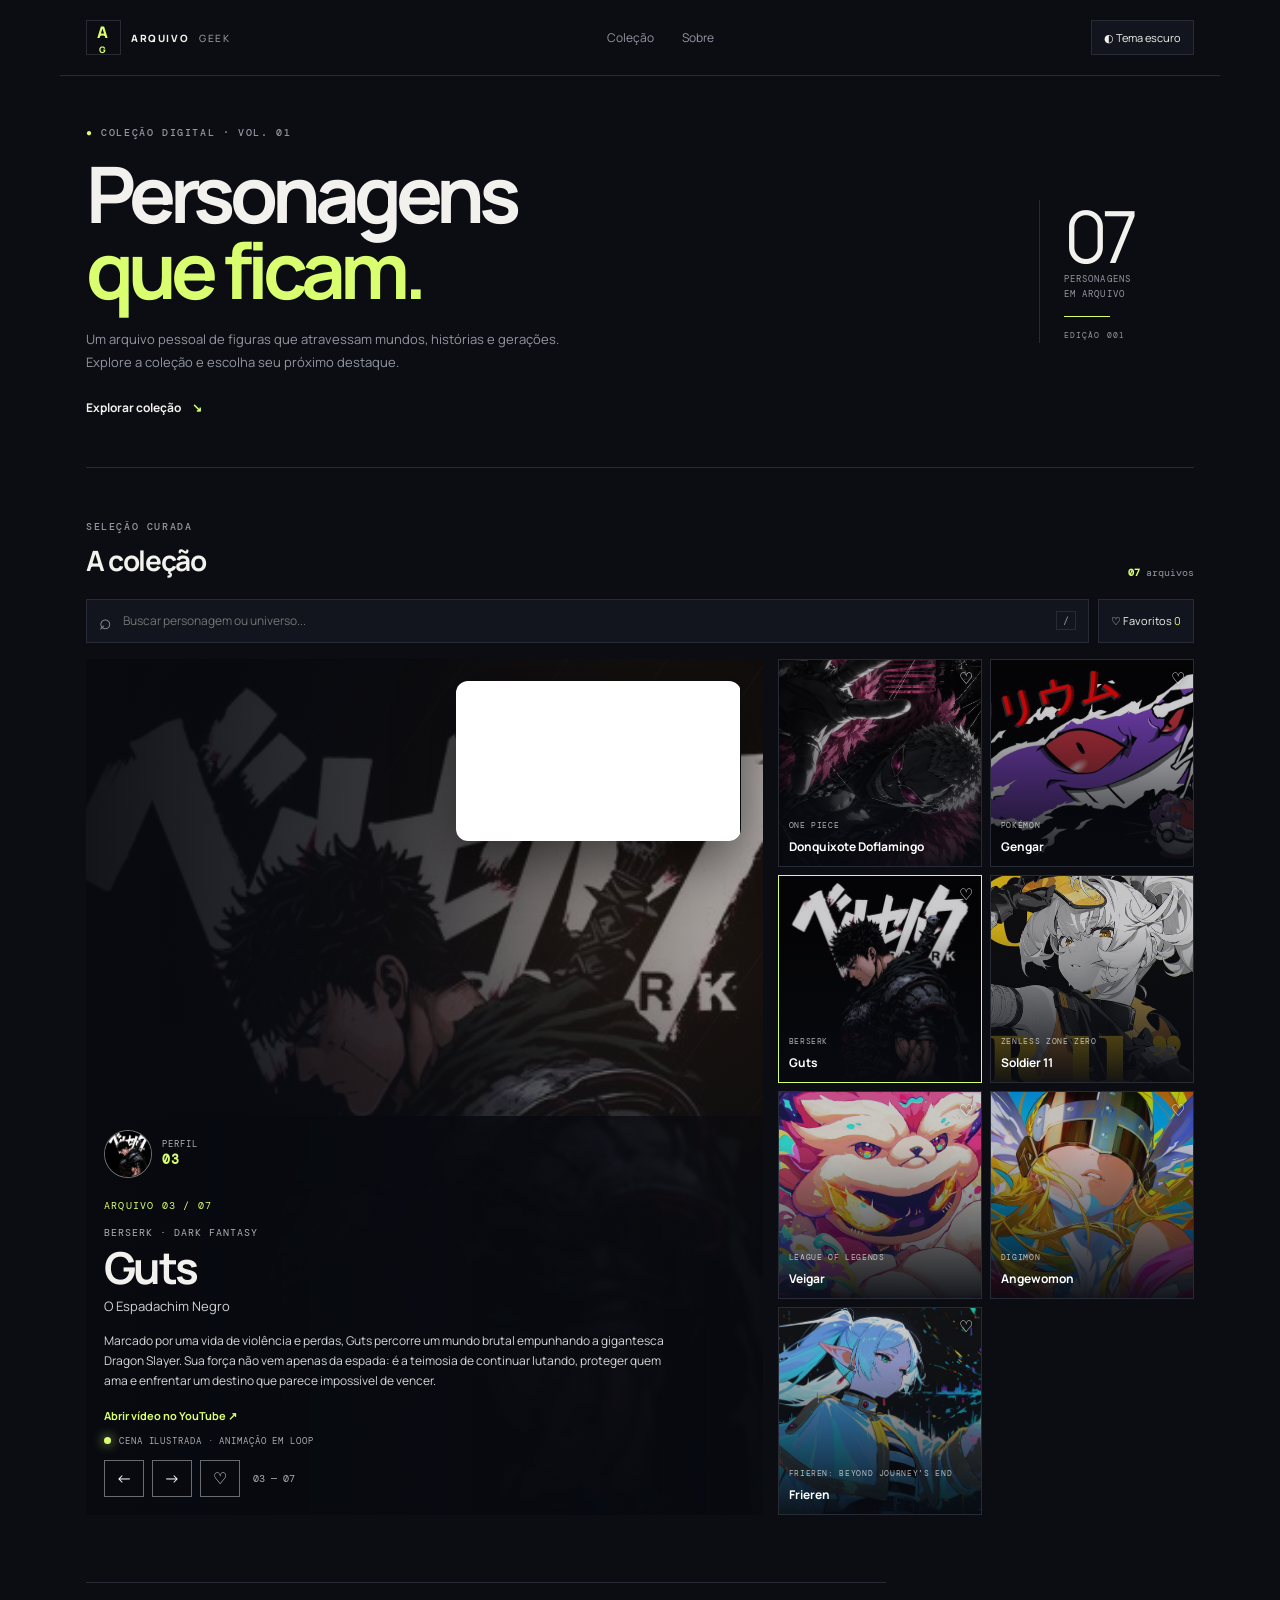
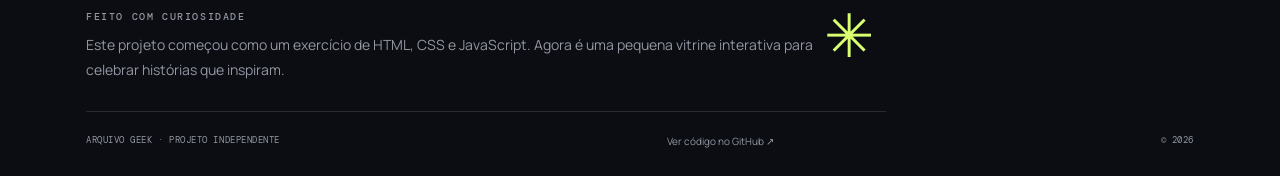
==== commit f0e8994f: "Refresh script cache for Angewomon" ====
--- a/index.html
+++ b/index.html
@@ -1,5 +1,5 @@
 <!doctype html>
-<html lang="pt-BR"><head><meta charset="utf-8"><meta name="viewport" content="width=device-width,initial-scale=1"><meta name="theme-color" content="#0b0d12"><meta name="description" content="Uma galeria interativa de personagens marcantes da cultura geek."><title>Arquivo Geek — personagens que ficam</title><link rel="icon" href="./favicon.svg" type="image/svg+xml"><link rel="preconnect" href="https://fonts.googleapis.com"><link rel="preconnect" href="https://fonts.gstatic.com" crossorigin><link href="https://fonts.googleapis.com/css2?family=DM+Mono:wght@400;500&family=Manrope:wght@400;500;600;700;800&display=swap" rel="stylesheet"><link rel="stylesheet" href="./style.css?v=14"><script src="./index.js?v=18" defer></script></head><body>
+<html lang="pt-BR"><head><meta charset="utf-8"><meta name="viewport" content="width=device-width,initial-scale=1"><meta name="theme-color" content="#0b0d12"><meta name="description" content="Uma galeria interativa de personagens marcantes da cultura geek."><title>Arquivo Geek — personagens que ficam</title><link rel="icon" href="./favicon.svg" type="image/svg+xml"><link rel="preconnect" href="https://fonts.googleapis.com"><link rel="preconnect" href="https://fonts.gstatic.com" crossorigin><link href="https://fonts.googleapis.com/css2?family=DM+Mono:wght@400;500&family=Manrope:wght@400;500;600;700;800&display=swap" rel="stylesheet"><link rel="stylesheet" href="./style.css?v=14"><script src="./index.js?v=19" defer></script></head><body>
 <a class="skip" href="#colecao">Pular para a coleção</a><header class="header"><a class="brand" href="./"><span class="mark">A<small>G</small></span>ARQUIVO <em>GEEK</em></a><nav><a href="#colecao">Coleção</a><a href="#sobre">Sobre</a></nav><button class="theme" aria-label="Ativar tema claro">◐ <span>Tema escuro</span></button></header>
 <main><section class="intro"><div><p class="eyebrow">● COLEÇÃO DIGITAL · VOL. 01</p><h1>Personagens<br><span>que ficam.</span></h1><p class="lead">Um arquivo pessoal de figuras que atravessam mundos, histórias e gerações. Explore a coleção e escolha seu próximo destaque.</p><a class="cta" href="#colecao">Explorar coleção <b>↘</b></a></div><aside><strong>07</strong><span>PERSONAGENS<br>EM ARQUIVO</span><i></i><small>EDIÇÃO 001</small></aside></section>
 <section class="collection" id="colecao"><div class="heading"><div><p class="eyebrow">SELEÇÃO CURADA</p><h2>A coleção</h2></div><span class="count"><b id="count">07</b> arquivos</span></div><div class="toolbar"><label class="search">⌕<input id="search" type="search" aria-label="Buscar personagem ou universo" placeholder="Buscar personagem ou universo..."><kbd>/</kbd></label><button class="filter" id="filter" aria-pressed="false">♡ Favoritos <b id="fcount">0</b></button></div><div class="layout"><article class="feature" id="feature" aria-live="polite"></article><div class="cards" id="cards" aria-label="Personagens"></div></div><p id="empty" class="empty" hidden>Nenhum personagem encontrado. Tente outro termo ou desative os favoritos.</p></section>
@@ -36,3 +36,29 @@
 
 
 
+
+
+
+
+
+
+
+
+
+
+
+
+
+
+
+
+
+
+
+
+
+
+
+
+
+
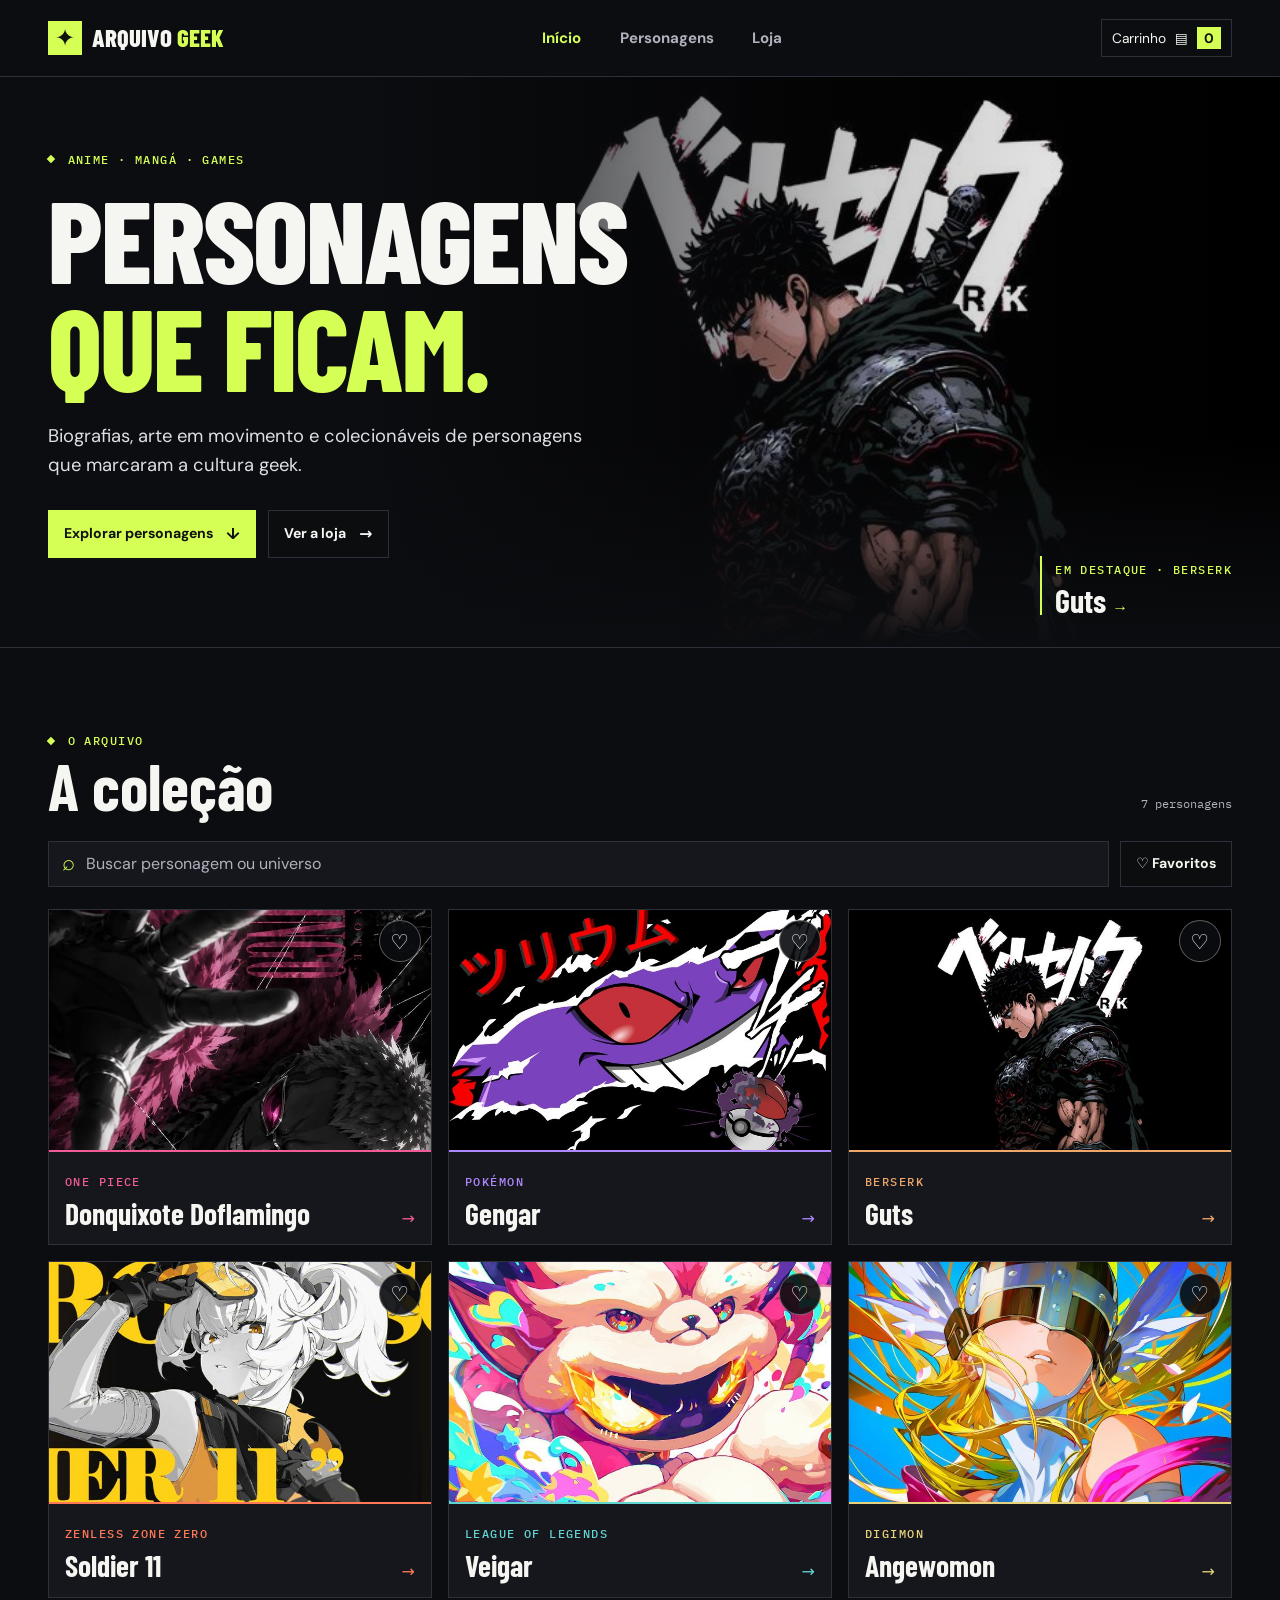
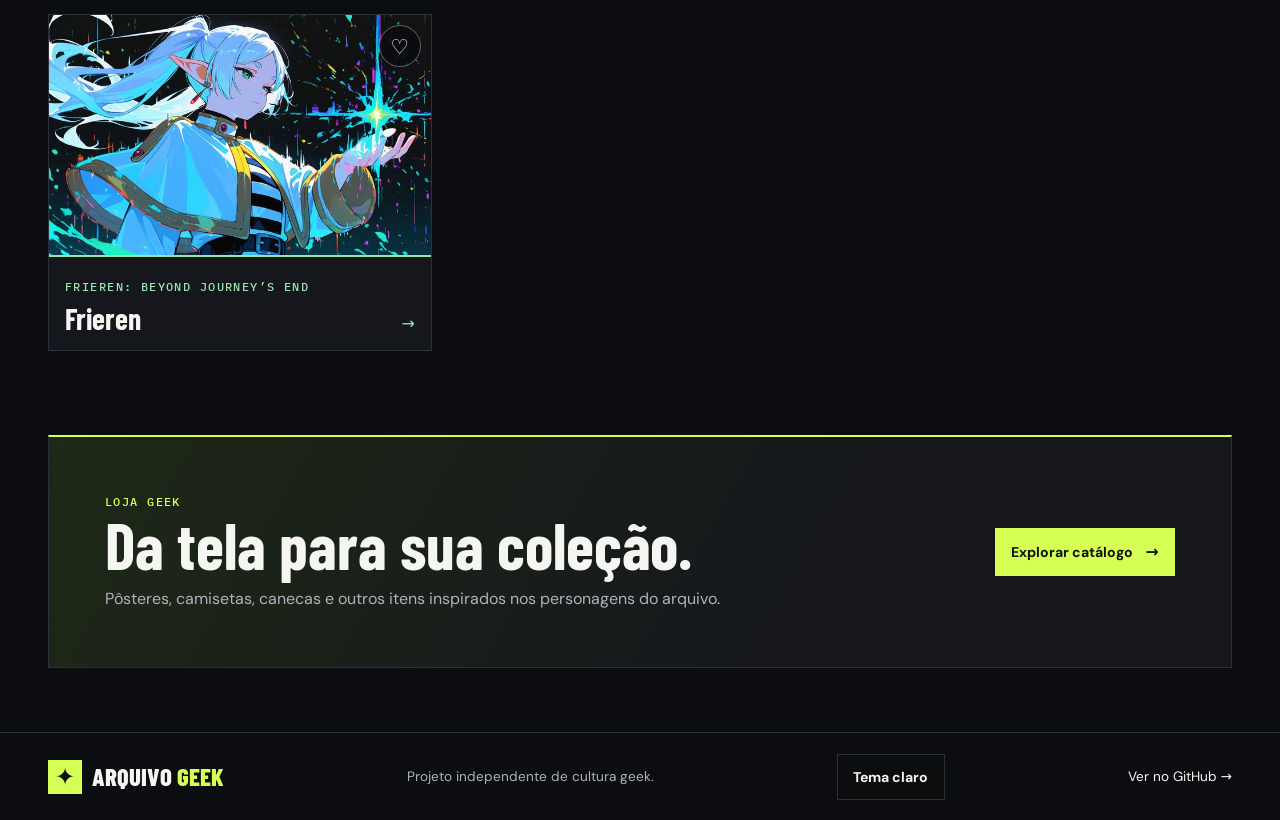
==== commit 1e924ce9: "Redesign Arquivo Geek and add profiles and catalog" ====
--- a/index.html
+++ b/index.html
@@ -1,64 +1,71 @@
 <!doctype html>
-<html lang="pt-BR"><head><meta charset="utf-8"><meta name="viewport" content="width=device-width,initial-scale=1"><meta name="theme-color" content="#0b0d12"><meta name="description" content="Uma galeria interativa de personagens marcantes da cultura geek."><title>Arquivo Geek — personagens que ficam</title><link rel="icon" href="./favicon.svg" type="image/svg+xml"><link rel="preconnect" href="https://fonts.googleapis.com"><link rel="preconnect" href="https://fonts.gstatic.com" crossorigin><link href="https://fonts.googleapis.com/css2?family=DM+Mono:wght@400;500&family=Manrope:wght@400;500;600;700;800&display=swap" rel="stylesheet"><link rel="stylesheet" href="./style.css?v=14"><script src="./index.js?v=19" defer></script></head><body>
-<a class="skip" href="#colecao">Pular para a coleção</a><header class="header"><a class="brand" href="./"><span class="mark">A<small>G</small></span>ARQUIVO <em>GEEK</em></a><nav><a href="#colecao">Coleção</a><a href="#sobre">Sobre</a></nav><button class="theme" aria-label="Ativar tema claro">◐ <span>Tema escuro</span></button></header>
-<main><section class="intro"><div><p class="eyebrow">● COLEÇÃO DIGITAL · VOL. 01</p><h1>Personagens<br><span>que ficam.</span></h1><p class="lead">Um arquivo pessoal de figuras que atravessam mundos, histórias e gerações. Explore a coleção e escolha seu próximo destaque.</p><a class="cta" href="#colecao">Explorar coleção <b>↘</b></a></div><aside><strong>07</strong><span>PERSONAGENS<br>EM ARQUIVO</span><i></i><small>EDIÇÃO 001</small></aside></section>
-<section class="collection" id="colecao"><div class="heading"><div><p class="eyebrow">SELEÇÃO CURADA</p><h2>A coleção</h2></div><span class="count"><b id="count">07</b> arquivos</span></div><div class="toolbar"><label class="search">⌕<input id="search" type="search" aria-label="Buscar personagem ou universo" placeholder="Buscar personagem ou universo..."><kbd>/</kbd></label><button class="filter" id="filter" aria-pressed="false">♡ Favoritos <b id="fcount">0</b></button></div><div class="layout"><article class="feature" id="feature" aria-live="polite"></article><div class="cards" id="cards" aria-label="Personagens"></div></div><p id="empty" class="empty" hidden>Nenhum personagem encontrado. Tente outro termo ou desative os favoritos.</p></section>
-<section id="sobre" class="about"><div><p class="eyebrow">FEITO COM CURIOSIDADE</p><p>Este projeto começou como um exercício de HTML, CSS e JavaScript. Agora é uma pequena vitrine interativa para celebrar histórias que inspiram.</p></div><span>✳</span></section></main>
-<footer><span>ARQUIVO GEEK · PROJETO INDEPENDENTE</span><a href="https://github.com/Kalebreus/terminal-estudo" target="_blank" rel="noreferrer">Ver código no GitHub ↗</a><span>© <b id="year"></b></span></footer></body></html>
-
-
-
-
-
-
-
-
-
-
-
-
-
-
-
-
-
-
-
-
-
-
-
-
-
-
-
-
-
-
-
-
-
-
-
-
-
-
-
-
-
-
-
-
-
-
-
-
-
-
-
-
-
-
-
-
-
+<html lang="pt-BR">
+<head>
+<meta charset="utf-8">
+<meta name="viewport" content="width=device-width,initial-scale=1">
+<meta name="theme-color" content="#0c0d10">
+<meta name="description" content="Explore sete personagens da cultura geek em perfis com biografias, artes, vídeos e colecionáveis.">
+<title>Personagens de anime, mangá e games | Arquivo Geek</title>
+<link rel="icon" href="./favicon.svg" type="image/svg+xml">
+<link rel="stylesheet" href="./style.css">
+<script src="./index.js" defer></script>
+</head>
+<body>
+<a class="skip" href="#conteudo">Pular para o conteúdo</a>
+<header class="site-header"><div class="shell header-inner">
+<a class="brand" href="./index.html" aria-label="Arquivo Geek, início"><span class="brand-icon" aria-hidden="true">✦</span><span>ARQUIVO<span class="brand-accent">GEEK</span></span></a>
+<nav aria-label="Menu principal">
+<a href="./index.html" aria-current="page">Início</a>
+<a href="./index.html#colecao">Personagens</a>
+<a href="./loja.html">Loja</a>
+</nav>
+<a class="cart-link" href="./loja.html#carrinho"><span class="cart-label">Carrinho</span><span aria-hidden="true">▤</span><b data-cart-count>0</b></a>
+</div></header>
+<main id="conteudo">
+<section class="hero">
+<div class="hero-art" aria-hidden="true"><img src="./wallpaper%20pc%20berserk%20black%20_1308x736_.jpg" alt="Arte de Guts" loading="eager"></div>
+<div class="shell hero-inner">
+<div class="hero-copy"><p class="kicker"><span class="signal"></span> ANIME · MANGÁ · GAMES</p>
+<h1>PERSONAGENS<br><em>QUE FICAM.</em></h1>
+<p class="lead">Biografias, arte em movimento e colecionáveis de personagens que marcaram a cultura geek.</p>
+<div class="hero-actions"><a class="button primary" href="#colecao">Explorar personagens <span>↓</span></a><a class="button outline" href="loja.html">Ver a loja <span>→</span></a></div></div>
+<a class="hero-credit" href="./personagens/guts.html"><span class="kicker">EM DESTAQUE · BERSERK</span><strong>Guts <span>→</span></strong></a>
+</div>
+</section>
+<section class="shell section" id="colecao">
+<div class="section-heading"><div><p class="kicker"><span class="signal"></span> O ARQUIVO</p><h2>A coleção</h2></div><span id="character-count" class="count" aria-live="polite">7 personagens</span></div>
+<div class="toolbar"><label class="search"><span aria-hidden="true">⌕</span><input id="character-search" type="search" placeholder="Buscar personagem ou universo" aria-label="Buscar personagem ou universo"></label><button class="button outline" id="favorites-only" type="button" aria-pressed="false">♡ Favoritos</button></div>
+<div class="card-grid"><article class="character-card" style="--accent:#f05b98;--tone:#211523" data-character="doflamingo" data-search="Donquixote Doflamingo One Piece Estratégia O estrategista de Dressrosa Capitão dos Piratas Donquixote e antigo soberano de Dressrosa, Doflamingo manipula pessoas e acontecimentos com a mesma precisão com que controla seus fios. Carismático e cruel, transforma influência, medo e ambição em armas — e raramente deixa o adversário perceber quem está conduzindo o jogo.">
+<a href="./personagens/doflamingo.html"><div class="card-image" data-id="doflamingo"><img src="./baixados%20(1).jpg" alt="Arte de Donquixote Doflamingo" loading="lazy"></div>
+<div class="card-copy"><span class="kicker">One Piece</span><h3>Donquixote Doflamingo</h3><span class="card-arrow" aria-hidden="true">→</span></div></a>
+<button type="button" class="favorite" data-favorite="doflamingo" aria-pressed="false" aria-label="Favoritar Donquixote Doflamingo">♡</button>
+</article><article class="character-card" style="--accent:#ae88ff;--tone:#1c1730" data-character="gengar" data-search="Gengar Pokémon Fantasia A sombra que adora uma travessura Pokémon do tipo Fantasma e Venenoso, Gengar espreita nas sombras e é conhecido por suas brincadeiras assustadoras. Seu sorriso travesso esconde um competidor perigoso: em batalha, combina velocidade, truques e ataques fantasmagóricos para surpreender quem baixa a guarda.">
+<a href="./personagens/gengar.html"><div class="card-image" data-id="gengar"><img src="./Gengar.jpg" alt="Arte de Gengar" loading="lazy"></div>
+<div class="card-copy"><span class="kicker">Pokémon</span><h3>Gengar</h3><span class="card-arrow" aria-hidden="true">→</span></div></a>
+<button type="button" class="favorite" data-favorite="gengar" aria-pressed="false" aria-label="Favoritar Gengar">♡</button>
+</article><article class="character-card" style="--accent:#f0a76a;--tone:#211d20" data-character="guts" data-search="Guts Berserk Dark fantasy O Espadachim Negro Marcado por uma vida de violência e perdas, Guts percorre um mundo brutal empunhando a gigantesca Dragon Slayer. Sua força não vem apenas da espada: é a teimosia de continuar lutando, proteger quem ama e enfrentar um destino que parece impossível de vencer.">
+<a href="./personagens/guts.html"><div class="card-image" data-id="guts"><img src="./wallpaper%20pc%20berserk%20black%20_1308x736_.jpg" alt="Arte de Guts" loading="lazy"></div>
+<div class="card-copy"><span class="kicker">Berserk</span><h3>Guts</h3><span class="card-arrow" aria-hidden="true">→</span></div></a>
+<button type="button" class="favorite" data-favorite="guts" aria-pressed="false" aria-label="Favoritar Guts">♡</button>
+</article><article class="character-card" style="--accent:#ff7957;--tone:#291a1c" data-character="soldier-11" data-search="Soldier 11 Zenless Zone Zero Ação Disciplina de fogo e aço Integrante de uma unidade de elite, Soldier 11 leva a disciplina militar para cada missão em Nova Eridu. Reservada e focada, ela trata o combate como um protocolo: movimentos precisos, golpes incendiários e compromisso absoluto com o objetivo — mesmo quando a situação sai do controle.">
+<a href="./personagens/soldier-11.html"><div class="card-image" data-id="soldier-11"><img src="./%F0%9D%97%A6%F0%9D%97%BC%F0%9D%97%B9%F0%9D%97%B1%F0%9D%97%B6%F0%9D%97%B2%F0%9D%97%BF%20%F0%9D%9F%AD%F0%9D%9F%AD%E2%80%94%20%F0%9D%92%81%F0%9D%92%81%F0%9D%92%81%20%E2%94%86%20%F0%9D%98%BE%F0%9D%99%9E%F0%9D%99%A3%F0%9D%99%9A%F0%9D%99%A2%F0%9D%99%96%F0%9F%8E%A5_.jpg" alt="Arte de Soldier 11" loading="lazy"></div>
+<div class="card-copy"><span class="kicker">Zenless Zone Zero</span><h3>Soldier 11</h3><span class="card-arrow" aria-hidden="true">→</span></div></a>
+<button type="button" class="favorite" data-favorite="soldier-11" aria-pressed="false" aria-label="Favoritar Soldier 11">♡</button>
+</article><article class="character-card" style="--accent:#61d4d0;--tone:#142528" data-character="veigar" data-search="Veigar League of Legends RPG O pequeno mestre do mal Pequeno yordle de poderes arcanos imensos, Veigar decidiu abraçar o papel de grande vilão de Runeterra. Seu ego é tão exagerado quanto sua magia: ele sonha dominar o mundo, mas por trás da pose sombria existe uma figura excêntrica, teatral e imprevisível.">
+<a href="./personagens/veigar.html"><div class="card-image" data-id="veigar"><img src="./%E2%9C%A8%E2%94%8BVeigar%E1%AC%B8.jpg" alt="Arte de Veigar" loading="lazy"></div>
+<div class="card-copy"><span class="kicker">League of Legends</span><h3>Veigar</h3><span class="card-arrow" aria-hidden="true">→</span></div></a>
+<button type="button" class="favorite" data-favorite="veigar" aria-pressed="false" aria-label="Favoritar Veigar">♡</button>
+</article><article class="character-card" style="--accent:#e8d17d;--tone:#27221b" data-character="angewomon" data-search="Angewomon Digimon Aventura A guardiã da esperança Uma Digimon Anjo de nível Perfeito, Angewomon representa proteção, coragem e esperança. Sua presença serena contrasta com o poder que libera contra as forças das trevas; quando seus companheiros estão ameaçados, ela luta com determinação e uma energia sagrada difícil de deter.">
+<a href="./personagens/angewomon.html"><div class="card-image" data-id="angewomon"><img src="./Angewomon%20(1).jpg" alt="Arte de Angewomon" loading="lazy"></div>
+<div class="card-copy"><span class="kicker">Digimon</span><h3>Angewomon</h3><span class="card-arrow" aria-hidden="true">→</span></div></a>
+<button type="button" class="favorite" data-favorite="angewomon" aria-pressed="false" aria-label="Favoritar Angewomon">♡</button>
+</article><article class="character-card" style="--accent:#9be3b1;--tone:#172521" data-character="frieren" data-search="Frieren Frieren: Beyond Journey’s End Fantasia Uma maga além do tempo Uma maga élfica que viveu muito além da duração de uma vida humana, Frieren participou da jornada que derrotou o Rei Demônio. Depois da aventura, passa a revisitar o mundo e a compreender melhor as pessoas que conheceu. Sua longa vida dá outro peso às lembranças, às despedidas e aos pequenos momentos.">
+<a href="./personagens/frieren.html"><div class="card-image" data-id="frieren"><img src="./Frieren%E3%80%902%E3%80%91.jpg" alt="Arte de Frieren" loading="lazy"></div>
+<div class="card-copy"><span class="kicker">Frieren: Beyond Journey’s End</span><h3>Frieren</h3><span class="card-arrow" aria-hidden="true">→</span></div></a>
+<button type="button" class="favorite" data-favorite="frieren" aria-pressed="false" aria-label="Favoritar Frieren">♡</button>
+</article></div>
+<p class="empty" id="character-empty" hidden>Nenhum personagem encontrado.</p>
+</section>
+<section class="shell shop-banner"><div><p class="kicker">LOJA GEEK</p><h2>Da tela para sua coleção.</h2><p>Pôsteres, camisetas, canecas e outros itens inspirados nos personagens do arquivo.</p></div><a class="button primary" href="loja.html">Explorar catálogo <span>→</span></a></section></main>
+<footer class="site-footer"><div class="shell"><a class="brand" href="./index.html"><span class="brand-icon" aria-hidden="true">✦</span><span>ARQUIVO<span class="brand-accent">GEEK</span></span></a><p>Projeto independente de cultura geek.</p><button type="button" class="button outline theme-toggle" aria-pressed="false">Tema claro</button><a href="https://github.com/Kalebreus/terminal-estudo">Ver no GitHub →</a></div></footer>
+</body></html>
--- a/style.css
+++ b/style.css
@@ -1,24 +1,254 @@
-:root{color-scheme:dark;--bg:#0b0d12;--panel:#12151d;--text:#f2f1ed;--muted:#9297a3;--line:#272b35;--accent:#d9ff70}body.light{color-scheme:light;--bg:#f2f1ec;--panel:#fff;--text:#17191c;--muted:#676b72;--line:#d9d8d1;--accent:#586f00}*{box-sizing:border-box}html{scroll-behavior:smooth}body{margin:0;min-width:320px;background:var(--bg);color:var(--text);font-family:Manrope,"Segoe UI",sans-serif}a{color:inherit;text-decoration:none}button,input{font:inherit}.skip{position:absolute;top:-60px;left:12px;background:var(--accent);color:#111;padding:12px}.skip:focus{top:10px;z-index:5}.header,main,footer{max-width:1160px;margin:auto;padding:0 26px}.header{height:76px;border-bottom:1px solid var(--line);display:flex;align-items:center;justify-content:space-between}.brand{display:flex;align-items:center;gap:10px;font-size:10px;letter-spacing:.16em;font-weight:800}.brand em{color:var(--muted);font-style:normal;font-weight:500}.mark{width:35px;height:35px;border:1px solid var(--line);display:grid;place-items:center;color:var(--accent);font-size:16px}.mark small{font-size:9px}.header nav{display:flex;gap:28px;color:var(--muted);font-size:12px}.header nav a:hover,footer a:hover{color:var(--accent)}.theme,.filter{border:1px solid var(--line);background:var(--panel);color:var(--text);padding:9px 12px;font-size:11px;cursor:pointer}.theme:hover,.filter:hover,.filter[aria-pressed=true]{border-color:var(--accent);color:var(--accent)}.intro{min-height:355px;border-bottom:1px solid var(--line);display:flex;align-items:center;justify-content:space-between}.intro>div{padding:50px 0}.eyebrow{margin:0 0 16px;font:500 10px "DM Mono",monospace;letter-spacing:.16em;color:var(--muted)}.intro .eyebrow:first-letter{color:var(--accent)}h1{margin:0;font-size:clamp(48px,7vw,78px);line-height:.98;letter-spacing:-.075em}h1 span{color:var(--accent)}.lead{max-width:480px;margin:20px 0;color:var(--muted);font-size:13px;line-height:1.8}.cta{font-size:12px;font-weight:700}.cta b{margin-left:9px;color:var(--accent)}.intro aside{width:155px;padding-left:24px;border-left:1px solid var(--line);display:flex;flex-direction:column;font:9px/1.7 "DM Mono",monospace;letter-spacing:.12em;color:var(--muted)}.intro aside strong{font:72px/1 Manrope,sans-serif;color:var(--text);letter-spacing:-.09em}.intro aside i{width:46px;height:1px;margin:13px 0;background:var(--accent)}.collection{padding:52px 0 67px}.heading{display:flex;align-items:end;justify-content:space-between;margin-bottom:20px}.heading .eyebrow{margin-bottom:8px}h2{margin:0;font-size:28px;letter-spacing:-.05em}.count{font:10px "DM Mono",monospace;color:var(--muted)}.count b{color:var(--accent)}.toolbar{display:flex;gap:9px;margin-bottom:16px}.search{height:44px;display:flex;align-items:center;gap:9px;flex:1;border:1px solid var(--line);background:var(--panel);padding:0 12px;color:var(--muted);font-size:21px}.search:focus-within{border-color:var(--accent)}.search input{width:100%;border:0;outline:0;background:transparent;color:var(--text);font-size:12px}.search kbd{border:1px solid var(--line);padding:2px 6px;font:10px "DM Mono",monospace}.filter{padding:0 12px}.filter b{color:var(--accent);font-weight:400}.layout{display:grid;grid-template-columns:1.3fr .8fr;gap:15px;min-height:430px}.feature{position:relative;min-height:430px;overflow:hidden;background:var(--panel)}.feature[hidden],.cards[hidden]{display:none}.feature img{position:absolute;inset:0;width:100%;height:100%;object-fit:cover;opacity:.8;transition:transform .5s}.feature:hover img{transform:scale(1.03)}.feature:after{content:"";position:absolute;inset:0;background:linear-gradient(90deg,#080a10eb,#080a1088 58%,#080a1010),linear-gradient(0deg,#080a1090,transparent 55%);pointer-events:none}.info{position:absolute;z-index:1;left:25px;right:25px;bottom:24px}.tag{color:var(--accent);font:10px "DM Mono",monospace;letter-spacing:.12em}.series{margin:12px 0 6px;color:#ffffffad;font:10px "DM Mono",monospace;letter-spacing:.1em;text-transform:uppercase}.name{margin:0 0 8px;font-size:clamp(30px,4vw,44px);line-height:1;letter-spacing:-.06em}.role{margin:0 0 16px;color:#ffffffd0;font-size:13px}.actions{display:flex;gap:8px;align-items:center}.actions button{width:40px;height:37px;border:1px solid #ffffff66;background:#080a1066;color:#fff;cursor:pointer}.actions button:hover,.actions button[aria-pressed=true]{color:var(--accent);border-color:var(--accent)}.position{margin-left:5px;color:#ffffffad;font:10px "DM Mono",monospace}.cards{display:grid;grid-template-columns:repeat(2,minmax(0,1fr));gap:8px;align-content:start}.card{position:relative;min-height:208px;padding:0;overflow:hidden;border:1px solid var(--line);background:var(--panel);color:#fff;text-align:left;cursor:pointer}.card[aria-current=true]{border-color:var(--accent)}.card img{position:absolute;inset:0;width:100%;height:100%;object-fit:cover;opacity:.73;transition:transform .35s}.card:hover img{transform:scale(1.05)}.card:after{content:"";position:absolute;inset:0;background:linear-gradient(0deg,#080a10ed,transparent 75%)}.card-copy{position:absolute;z-index:1;left:10px;bottom:10px}.card-series{display:block;margin-bottom:4px;color:#ffffffad;font:8px "DM Mono",monospace;letter-spacing:.08em;text-transform:uppercase}.card-name{font-size:12px;font-weight:700}.heart{position:absolute;z-index:2;right:8px;top:7px;text-shadow:0 1px 5px #000}.heart.on{color:var(--accent)}.empty{padding:23px;border:1px dashed var(--line);color:var(--muted);text-align:center;font-size:13px}.about{max-width:800px;padding:27px 70px 29px 0;border-block:1px solid var(--line);position:relative}.about .eyebrow{margin-bottom:9px}.about p:last-of-type{margin:0;color:var(--muted);font-size:14px;line-height:1.8}.about>span{position:absolute;right:12px;top:10px;color:var(--accent);font-size:60px}footer{padding-top:22px;padding-bottom:28px;display:flex;justify-content:space-between;gap:12px;color:var(--muted);font:9px "DM Mono",monospace;letter-spacing:.06em}footer a{font:10px Manrope,sans-serif;letter-spacing:0}footer b{font-weight:400}@media(max-width:850px){.layout{grid-template-columns:1fr}.feature{min-height:400px}.cards{grid-template-columns:repeat(4,1fr)}.card{min-height:150px}}@media(max-width:580px){.header,main,footer{padding-inline:15px}.header{height:66px}.header nav{display:none}.theme span{display:none}.intro{min-height:290px}.intro>div{padding:38px 0}.intro aside{width:86px;padding-left:12px;font-size:8px}.intro aside strong{font-size:50px}.lead{font-size:12px}.collection{padding:38px 0 50px}.heading h2{font-size:25px}.toolbar{gap:6px}.search{gap:6px;padding:0 8px}.search input{font-size:11px}.search kbd{display:none}.filter{padding:0 8px;font-size:10px}.layout{gap:9px}.feature{min-height:355px}.info{left:16px;right:15px;bottom:17px}.name{font-size:33px}.cards{grid-template-columns:repeat(2,1fr)}.card{min-height:150px}.about{padding:23px 50px 25px 0}.about p:last-of-type{font-size:13px}.about>span{right:3px;font-size:47px}footer{flex-wrap:wrap;font-size:8px}footer a{order:3;width:100%}}@media(prefers-reduced-motion:reduce){*,*:before,*:after{scroll-behavior:auto!important;transition:none!important}}
-/* Fichas completas, retratos e cenas animadas */
-.scene{position:absolute;inset:0;overflow:hidden;background:radial-gradient(ellipse at 72% 30%,var(--scene-color),var(--scene-tone) 58%,#080a10 100%)}
-.scene:before,.scene:after{content:"";position:absolute;inset:-20%;background:repeating-linear-gradient(125deg,transparent 0 38px,color-mix(in srgb,var(--scene-color),transparent 82%) 39px 40px,transparent 41px 82px);opacity:.35;animation:scene-drift 18s linear infinite}
-.scene:after{transform:rotate(180deg);opacity:.18;animation-duration:24s}
-.scene-art{position:absolute;width:min(76%,600px);height:112%;right:0;top:-5%;opacity:.92;filter:drop-shadow(0 12px 50px color-mix(in srgb,var(--scene-color),transparent 55%));animation:portrait-float 6s ease-in-out infinite;z-index:0}
-.feature:after{background:linear-gradient(90deg,#080a10f2 0%,#080a10c9 45%,#080a1040 100%),linear-gradient(0deg,#080a10eb 0%,transparent 65%)}
-.info{max-width:700px;bottom:22px}.profile{display:flex;align-items:center;gap:10px;margin-bottom:14px;color:#ffffffad;font:9px/1.45 "DM Mono",monospace;letter-spacing:.12em}.profile .avatar{width:48px;height:48px;position:static;opacity:1;border:1px solid var(--scene-color,#ffffff66);border-radius:50%;background:var(--panel)}.profile b{color:var(--accent);font-size:13px}.description{max-width:560px;margin:0 0 12px;color:#ffffffd6;font-size:12px;line-height:1.65;text-wrap:pretty}.loop-label{display:flex;align-items:center;gap:8px;margin:0 0 13px;color:#ffffffa8;font:9px "DM Mono",monospace;letter-spacing:.1em}.loop-label i{width:7px;height:7px;border-radius:50%;background:var(--accent);box-shadow:0 0 12px var(--accent);animation:pulse 1.8s ease-in-out infinite}.card .avatar{position:absolute;inset:0;width:100%;height:100%;object-fit:cover;opacity:.78;transition:transform .35s}.card:hover .avatar{transform:scale(1.06)}
-@keyframes scene-drift{to{transform:translate3d(45px,-18px,0)}}@keyframes portrait-float{0%,100%{transform:translateY(0) scale(1)}50%{transform:translateY(-9px) scale(1.02)}}@keyframes pulse{50%{opacity:.35;box-shadow:0 0 3px var(--accent)}}
-@media(max-width:850px){.feature{min-height:530px}.info{max-width:100%}.scene-art{width:72%;height:100%;top:-7%;right:-6%;opacity:.7}}
-@media(max-width:580px){.feature{min-height:520px}.info{left:16px;right:15px;bottom:17px}.profile{margin-bottom:8px}.profile .avatar{width:40px;height:40px}.description{font-size:11px;line-height:1.55;margin-bottom:9px}.loop-label{font-size:8px;margin-bottom:10px}.scene-art{width:100%;height:82%;top:-14%;right:-15%;opacity:.56}.feature:after{background:linear-gradient(90deg,#080a10d9,#080a1066),linear-gradient(0deg,#080a10f8 0%,#080a10d6 48%,transparent 100%)}}
-@media(prefers-reduced-motion:reduce){.scene:before,.scene:after,.scene-art,.loop-label i{animation:none!important}}
-
-.scene-art{width:50%;height:86%;right:2%;top:4%;object-fit:contain}
-@media(max-width:850px){.scene-art{width:54%;height:76%;right:0;top:2%}}
-@media(max-width:580px){.scene-art{width:74%;height:62%;right:-5%;top:0}}
-
-.scene-art{opacity:.42}
-.feature .info{left:0;right:0;bottom:0;width:100%;max-width:none;padding:14px 18px 18px;background:linear-gradient(90deg,rgba(8,10,16,.97),rgba(8,10,16,.82) 76%,rgba(8,10,16,.42));backdrop-filter:blur(2px)}
-@media(max-width:580px){.feature .info{padding:12px 16px 16px}}
-
-
-/* Retrato enviado e vídeo incorporado de Veigar */
-.profile img.avatar{position:static;inset:auto;width:48px;height:48px;flex:none;object-fit:cover;object-position:center;border-radius:50%;opacity:1}.feature:hover img.avatar{transform:none}.video-wrap{position:absolute;z-index:2;top:22px;right:22px;width:min(42%,560px);aspect-ratio:16/9;border:1px solid color-mix(in srgb,var(--scene-color),transparent 35%);border-radius:12px;overflow:hidden;background:#080a10;box-shadow:0 18px 55px #0008}.video-wrap iframe{display:block;width:100%;height:100%;border:0}.feature .info{z-index:3}.video-link{display:inline-flex;margin:0 0 12px;color:var(--accent);font-size:11px;font-weight:700}.video-link:hover{text-decoration:underline}@media(max-width:580px){.video-wrap{top:14px;left:auto;right:14px;width:min(46%,220px);border-radius:8px}.profile img.avatar{width:40px;height:40px}}
+@font-face {
+  font-family: 'Barlow Condensed';
+  font-style: normal;
+  font-weight: 600;
+  font-display: swap;
+  src: url(./fontes/barlow-condensed-600.woff2) format('woff2');
+  unicode-range: U+0000-00FF, U+0131, U+0152-0153, U+02BB-02BC, U+02C6, U+02DA, U+02DC, U+0304, U+0308, U+0329, U+2000-206F, U+20AC, U+2122, U+2191, U+2193, U+2212, U+2215, U+FEFF, U+FFFD;
+}
+@font-face {
+  font-family: 'Barlow Condensed';
+  font-style: normal;
+  font-weight: 700;
+  font-display: swap;
+  src: url(./fontes/barlow-condensed-700.woff2) format('woff2');
+  unicode-range: U+0000-00FF, U+0131, U+0152-0153, U+02BB-02BC, U+02C6, U+02DA, U+02DC, U+0304, U+0308, U+0329, U+2000-206F, U+20AC, U+2122, U+2191, U+2193, U+2212, U+2215, U+FEFF, U+FFFD;
+}
+@font-face {
+  font-family: 'Barlow Condensed';
+  font-style: normal;
+  font-weight: 800;
+  font-display: swap;
+  src: url(./fontes/barlow-condensed-800.woff2) format('woff2');
+  unicode-range: U+0000-00FF, U+0131, U+0152-0153, U+02BB-02BC, U+02C6, U+02DA, U+02DC, U+0304, U+0308, U+0329, U+2000-206F, U+20AC, U+2122, U+2191, U+2193, U+2212, U+2215, U+FEFF, U+FFFD;
+}
+@font-face {
+  font-family: 'DM Sans';
+  font-style: normal;
+  font-weight: 400 700;
+  font-display: swap;
+  src: url(./fontes/dm-sans-400-700.woff2) format('woff2');
+  unicode-range: U+0000-00FF, U+0131, U+0152-0153, U+02BB-02BC, U+02C6, U+02DA, U+02DC, U+0304, U+0308, U+0329, U+2000-206F, U+20AC, U+2122, U+2191, U+2193, U+2212, U+2215, U+FEFF, U+FFFD;
+}
+@font-face {
+  font-family: 'IBM Plex Mono';
+  font-style: normal;
+  font-weight: 400;
+  font-display: swap;
+  src: url(./fontes/ibm-plex-mono-400.woff2) format('woff2');
+  unicode-range: U+0000-00FF, U+0131, U+0152-0153, U+02BB-02BC, U+02C6, U+02DA, U+02DC, U+0304, U+0308, U+0329, U+2000-206F, U+20AC, U+2122, U+2191, U+2193, U+2212, U+2215, U+FEFF, U+FFFD;
+}
+@font-face {
+  font-family: 'IBM Plex Mono';
+  font-style: normal;
+  font-weight: 500;
+  font-display: swap;
+  src: url(./fontes/ibm-plex-mono-500.woff2) format('woff2');
+  unicode-range: U+0000-00FF, U+0131, U+0152-0153, U+02BB-02BC, U+02C6, U+02DA, U+02DC, U+0304, U+0308, U+0329, U+2000-206F, U+20AC, U+2122, U+2191, U+2193, U+2212, U+2215, U+FEFF, U+FFFD;
+}
+:root {
+  color-scheme: dark;
+  --bg: #0c0d10;
+  --panel: #15171c;
+  --line: #2d3038;
+  --text: #f5f5f1;
+  --muted: #afb2bc;
+  --lime: #d6ff56;
+  --heading: "Barlow Condensed", "Arial Narrow", Impact, sans-serif;
+  --mono: "IBM Plex Mono", monospace;
+}
+*, *::before, *::after { box-sizing: border-box; }
+body { margin: 0; background: var(--bg); color: var(--text); font: 1rem/1.6 "DM Sans", system-ui, sans-serif; }
+a { color: inherit; text-decoration: none; }
+button, input, select { font: inherit; }
+button { cursor: pointer; }
+img { display: block; max-width: 100%; }
+h1, h2, h3, p, figure { margin: 0; }
+h1, h2, h3, .brand, .hero-credit strong, .next-profile strong { font-family: var(--heading); line-height: .94; }
+h1 { font-weight: 800; text-transform: uppercase; letter-spacing: -.018em; }
+h2 { font-size: clamp(2.6rem, 5vw, 4.4rem); font-weight: 700; }
+h3 { font-size: 1.85rem; line-height: 1; }
+:focus-visible { outline: 2px solid var(--lime); outline-offset: 4px; }
+[hidden] { display: none !important; }
+.shell { width: min(1200px, 100% - 6rem); margin-inline: auto; }
+.skip { position: fixed; z-index: 5; top: 1rem; left: 1rem; padding: .8rem; background: var(--lime); color: var(--bg); transform: translateY(-200%); }
+.skip:focus { transform: none; }
+.site-header { border-bottom: 1px solid var(--line); }
+.header-inner { min-height: 76px; display: flex; justify-content: space-between; align-items: center; gap: 1rem; }
+.brand { display: inline-flex; align-items: center; gap: .6rem; font-size: 1.55rem; font-weight: 800; white-space: nowrap; }
+.brand-icon { display: grid; place-items: center; width: 34px; height: 34px; background: var(--lime); color: #10120d; font: 24px/1 system-ui; }
+.brand-accent { color: var(--lime); margin-left: .22em; }
+nav { display: flex; gap: clamp(.85rem, 3vw, 2.5rem); font-size: .94rem; font-weight: 700; }
+nav a, .back-link, .site-footer p { color: var(--muted); }
+nav a:hover, nav a[aria-current], .back-link:hover { color: var(--lime); }
+.cart-link { display: flex; align-items: center; gap: .55rem; font-size: .86rem; border: 1px solid var(--line); padding: .45rem .65rem; }
+.cart-link:hover { border-color: var(--lime); }
+.cart-link b { min-width: 1.5rem; padding-inline: .25rem; background: var(--lime); color: #11130c; text-align: center; }
+.hero { overflow: hidden; position: relative; isolation: isolate; border-bottom: 1px solid var(--line); }
+.hero-art { position: absolute; z-index: -1; inset: 0 0 0 28%; }
+.hero-art img { width: 100%; height: 100%; object-fit: cover; object-position: center 43%; }
+.hero-art::after { content: ""; position: absolute; inset: 0; background: linear-gradient(90deg, var(--bg), #0c0d1038 55%, transparent), linear-gradient(0deg, #0c0d10 0%, transparent 36%); }
+.hero-inner { min-height: 570px; display: flex; align-items: center; position: relative; padding-block: 4rem 5rem; }
+.hero-copy { max-width: 740px; }
+.kicker { font: 500 .74rem/1.45 var(--mono); letter-spacing: .12em; color: var(--accent, var(--lime)); text-transform: uppercase; }
+.signal { display: inline-block; width: .5em; height: .5em; background: currentColor; margin: 0 .45em .12em 0; transform: rotate(45deg); }
+.hero h1, .store-hero h1 { font-size: clamp(4rem, 9.8vw, 9.25rem); margin: 1rem 0 1.35rem; }
+h1 em { font-style: normal; color: var(--lime); }
+.lead { max-width: 34rem; color: #dedfe4; font-size: clamp(1rem, 2vw, 1.15rem); }
+.hero-actions { display: flex; flex-wrap: wrap; gap: .75rem; margin-top: 1.8rem; }
+.button { min-height: 44px; border: 1px solid transparent; padding: .65rem .95rem; display: inline-flex; align-items: center; justify-content: center; gap: .8rem; font-size: .88rem; font-weight: 700; white-space: nowrap; }
+.button span { font-size: 1.12em; }
+.primary { background: var(--lime); color: #10120d; }
+.primary:hover { background: #edffa8; }
+.outline { background: #0c0d10c9; border-color: var(--line); color: var(--text); }
+.outline:hover, .outline[aria-pressed="true"] { color: var(--lime); border-color: var(--lime); }
+.hero-credit { position: absolute; right: 0; bottom: 2rem; border-left: 2px solid var(--lime); padding-left: .85rem; }
+.hero-credit strong { display: block; font-size: 2rem; margin-top: .2rem; }
+.hero-credit strong span { color: var(--lime); font-size: 1rem; }
+.section { padding-block: clamp(3rem, 7vw, 5.25rem); scroll-margin-top: 1rem; }
+.section-heading { display: flex; align-items: end; justify-content: space-between; gap: 1rem; margin-bottom: 1.5rem; }
+.section-heading .kicker { margin-bottom: .45rem; }
+.count { color: var(--muted); font: .76rem var(--mono); padding-bottom: .35rem; white-space: nowrap; }
+.toolbar { display: flex; gap: .7rem; margin-bottom: 1.4rem; }
+.search { display: flex; align-items: center; gap: .6rem; flex: 1; min-width: 0; background: var(--panel); border: 1px solid var(--line); padding-inline: .8rem; }
+.search span { color: var(--lime); font-size: 1.4rem; line-height: 1; }
+.search input { min-width: 0; width: 100%; min-height: 44px; border: 0; background: transparent; color: var(--text); }
+.search input:focus-visible { outline-offset: -2px; }
+.search input::placeholder { color: var(--muted); }
+.card-grid { display: grid; grid-template-columns: repeat(3, minmax(0,1fr)); gap: 1rem; }
+.character-card, .product { min-width: 0; position: relative; border: 1px solid var(--line); background: var(--panel); }
+.character-card:hover, .product:hover { border-color: var(--accent); }
+.character-card a { display: block; }
+.card-image { aspect-ratio: 1.58; background: var(--tone); overflow: hidden; border-bottom: 2px solid var(--accent); }
+.card-image img, .profile-image img { width: 100%; height: 100%; object-fit: cover; }
+.card-image[data-id="doflamingo"] img, .profile-image[data-id="doflamingo"] img { object-position: center 32%; }
+.card-image img { transition: transform .3s ease; }
+.character-card:hover img { transform: scale(1.045); }
+.card-copy, .product-copy { padding: 1rem; }
+.card-copy { padding-right: 2.7rem; }
+.card-copy h3, .product-copy h3 { margin-top: .35rem; }
+.card-arrow { position: absolute; right: 1rem; bottom: .8rem; color: var(--accent); }
+.favorite { position: absolute; right: .65rem; top: .65rem; border: 1px solid #ffffff55; border-radius: 50%; width: 42px; height: 42px; background: #0c0d10e8; color: var(--text); font-size: 1.3rem; }
+.favorite[aria-pressed="true"], .favorite:hover { color: var(--accent); }
+.empty { padding: 1rem 0; color: var(--muted); }
+.shop-banner { margin-bottom: 4rem; border: 1px solid var(--line); border-top: 2px solid var(--lime); background: linear-gradient(120deg, #1e2916, var(--panel) 65%); display: flex; align-items: center; justify-content: space-between; gap: 1.4rem; padding: clamp(1.4rem, 5vw, 3.5rem); }
+.shop-banner h2 { margin: .35rem 0 .65rem; }
+.shop-banner p:not(.kicker) { color: var(--muted); }
+.site-footer { border-top: 1px solid var(--line); padding-block: 1.3rem; }
+.site-footer .shell { display: flex; align-items: center; justify-content: space-between; gap: 1rem; }
+.site-footer p, .site-footer a:not(.brand) { font-size: .85rem; }
+.profile-page { padding-block: 2rem 4rem; }
+.back-link { display: inline-block; margin-bottom: 1.5rem; }
+.profile-hero { display: grid; grid-template-columns: 1fr 1fr; align-items: stretch; border: 1px solid var(--line); background: var(--panel); }
+.profile-copy { padding: clamp(1.25rem, 4vw, 3rem); }
+.profile-copy h1 { font-size: clamp(3.3rem, 7vw, 6.7rem); margin: .6rem 0 .8rem; }
+.profile-role { font-size: 1.15rem; color: var(--accent); }
+.profile-copy h2 { font-size: 2.25rem; margin: 1.65rem 0 .5rem; }
+.bio { color: #cdd0d8; max-width: 42rem; }
+.profile-copy .button { margin-top: 1.4rem; }
+.profile-image { background: var(--tone); position: relative; min-height: 350px; }
+.profile-image img { position: absolute; inset: 0; }
+.profile-image figcaption { position: absolute; bottom: .8rem; right: .8rem; background: #0c0d10ec; padding: .35rem .7rem; font-size: .8rem; }
+.media-section { display: grid; grid-template-columns: 1fr 1fr; gap: 1.2rem; }
+.media-section h2 { font-size: clamp(2.1rem, 4vw, 3.25rem); margin-bottom: .8rem; }
+.motion-stage, video { display: block; width: 100%; aspect-ratio: 16 / 9; background: #08090c; border: 1px solid var(--line); }
+.motion-stage { display: grid; place-items: center; overflow: hidden; isolation: isolate; position: relative; background: radial-gradient(ellipse, var(--tone), var(--bg)); }
+.motion-image { width: 100%; height: 100%; position: absolute; inset: 0; object-fit: cover; object-position: center 46%; animation: drift 8s ease-in-out infinite alternate; }
+.motion-ring { position: absolute; width: 38%; aspect-ratio: 1; border: 1px solid var(--accent); border-radius: 50%; animation: pulse 4s ease-out infinite; pointer-events: none; }
+.ring-two { animation-delay: -2s; }
+.motion-button { position: absolute; right: .6rem; bottom: .6rem; color: white; background: #0c0d10ee; border-color: var(--line); }
+[data-paused] .motion-image, [data-paused] .motion-ring { animation-play-state: paused; }
+@keyframes drift { from { transform: scale(1.05) translateY(2%); } to { transform: scale(1.22) translateY(-3%); } }
+@keyframes pulse { from { transform: scale(.6); opacity: .6; } to { transform: scale(2); opacity: 0; } }
+.media-caption { color: var(--muted); font-size: .88rem; margin-top: .5rem; }
+.next-profile { display: flex; align-items: center; justify-content: space-between; background: var(--panel); border: 1px solid var(--line); padding: 1.25rem; }
+.next-profile strong { display: block; font-size: 2rem; margin-top: .3rem; }
+.next-profile > span:last-child { color: var(--accent); font-size: 1.4rem; }
+.store-hero { padding-block: clamp(2.8rem, 7vw, 5rem); border-bottom: 1px solid var(--line); background: radial-gradient(ellipse at 78% 25%, #29351a, transparent 55%), repeating-linear-gradient(135deg, transparent 0 21px, #d6ff560d 21px 22px); }
+.store-hero h1 { font-size: clamp(4rem, 8vw, 7.5rem); }
+.store-note { font: .75rem var(--mono); color: var(--muted); margin-top: 1.2rem; }
+.store-toolbar { align-items: end; }
+.store-toolbar label:not(.search) { display: grid; gap: .2rem; font-size: .8rem; color: var(--muted); }
+select { min-height: 46px; max-width: 100%; padding: .55rem .65rem; border: 1px solid var(--line); background: var(--panel); color: var(--text); }
+.product-art { display: grid; place-items: center; position: relative; overflow: hidden; aspect-ratio: 1.6; background: radial-gradient(ellipse at 50% 75%, var(--tone), #101116 75%); border-bottom: 1px solid var(--line); }
+.product-object { width: 34%; height: 78%; display: grid; place-items: center; background: linear-gradient(110deg, #363842, #17181d 65%); filter: drop-shadow(0 8px 8px #000a); }
+.product-object img { width: 65%; height: 68%; object-fit: cover; }
+.poster .product-object { transform: rotate(-7deg); width: 31%; background: #e8e6e0; padding: 5px; }
+.poster img { width: 100%; height: 100%; }
+.camiseta .product-object { width: 56%; clip-path: polygon(24% 0, 39% 0, 45% 10%, 55% 10%, 61% 0, 76% 0, 100% 24%, 83% 49%, 74% 42%, 74% 100%, 26% 100%, 26% 42%, 17% 49%, 0 24%); }
+.camiseta img { width: 34%; height: 46%; }
+.caneca .product-object { height: 60%; width: 34%; border-radius: 8% 8% 22% 22%; background: linear-gradient(90deg,#858590,#eeeeee 24%,#cfced3 75%,#858590); position: relative; }
+.caneca .product-object::after { content: ""; position: absolute; top: 19%; left: 96%; width: 35%; height: 64%; border: 7px solid #b8b8bf; border-left: 0; border-radius: 0 50% 50% 0; }
+.adesivos .product-object { transform: rotate(-13deg); background: #eee; border-radius: 12px; height: 69%; width: 40%; box-shadow: 13px 10px 0 var(--accent); }
+.adesivos img { border-radius: 50%; outline: 4px solid white; }
+.ecobag .product-object { background: #cbbd9d; border-radius: 5px 5px 12px 12px; width: 40%; height: 61%; position: relative; margin-top: 10%; }
+.ecobag .product-object::before { content: ""; position: absolute; width: 50%; height: 40%; border: 5px solid #cbbd9d; border-radius: 50% 50% 0 0; bottom: 95%; }
+.chaveiro .product-object { width: 25%; height: 53%; border-radius: 42%; outline: 3px solid var(--accent); position: relative; margin-top: 12%; }
+.chaveiro .product-object::before { content: ""; position: absolute; width: 34%; height: 28%; border: 3px solid #b9bccb; border-radius: 50%; bottom: 100%; }
+.chaveiro img { border-radius: 35%; }
+.product-copy p { color: var(--muted); margin-top: .5rem; font-size: .88rem; }
+.product-buy { display: flex; justify-content: space-between; align-items: center; gap: .4rem; margin-top: .8rem; }
+.product-buy strong { white-space: nowrap; }
+.cart-section { border-top: 1px solid var(--line); }
+.cart-section .section-heading a { color: var(--lime); font-size: .88rem; }
+.cart-row { display: flex; align-items: center; justify-content: space-between; gap: .8rem; padding: .75rem 0; border-bottom: 1px solid var(--line); }
+.cart-controls { display: flex; align-items: center; gap: .6rem; }
+.cart-total { padding-block: .75rem; display: flex; justify-content: space-between; }
+.toast { position: fixed; z-index: 3; bottom: 1rem; right: 1rem; left: auto; max-width: calc(100% - 2rem); background: var(--lime); color: #12140c; padding: .65rem 1rem; font-weight: 700; pointer-events: none; }
+@media (max-width: 950px) {
+  .shell { width: calc(100% - 3rem); }
+  .card-grid { grid-template-columns: repeat(2, minmax(0,1fr)); }
+}
+@media (max-width: 650px) {
+  .shell { width: calc(100% - 2rem); }
+  .header-inner { flex-wrap: wrap; min-height: 64px; padding-block: .65rem; gap: .65rem; }
+  nav { order: 3; width: 100%; padding-top: .35rem; border-top: 1px solid var(--line); }
+  .cart-label { display: none; }
+  .hero-inner { align-items: end; min-height: 535px; padding-block: 10.5rem 4.4rem; }
+  .hero-art { inset: 0 0 10% 0; }
+  .hero-art img { object-position: center top; }
+  .hero-art::after { background: linear-gradient(0deg, var(--bg) 4%, #0c0d10e6 37%, transparent 87%); }
+  .hero-credit { bottom: .75rem; border: 0; padding: 0; }
+  .hero-credit strong { display: none; }
+  .hero h1 { font-size: clamp(3.15rem, 12vw, 5.4rem); }
+  .profile-hero, .media-section { grid-template-columns: 1fr; }
+  .profile-image { min-height: 280px; }
+  .shop-banner, .site-footer .shell { align-items: flex-start; flex-direction: column; }
+  .store-toolbar { display: grid; grid-template-columns: repeat(2, minmax(0,1fr)); }
+  .store-toolbar .search { grid-column: 1 / -1; }
+  .card-grid { gap: .65rem; }
+  .card-copy, .product-copy { padding: .7rem; }
+  .card-copy h3, .product-copy h3 { font-size: 1.45rem; }
+  .card-arrow { display: none; }
+  .product-buy { flex-wrap: wrap; }
+  .product-buy .button { width: 100%; }
+  .cart-row { flex-wrap: wrap; }
+}
+@media (prefers-reduced-motion: reduce) {
+  .motion-image, .motion-ring { animation-play-state: paused; }
+  [data-motion][data-playing] .motion-image, [data-motion][data-playing] .motion-ring { animation-play-state: running; }
+  .card-image img { transition: none; }
+}
+.light { color-scheme: light; --bg: #f5f6ef; --panel: #fdfdf9; --line: #c6c9bd; --text: #192016; --muted: #4d574a; --lime: #3f580e; }
+.light .hero { --bg: #0c0d10; --text: #f5f5f1; --lime: #d6ff56; color: var(--text); }
+.light .brand-icon, .light .cart-link b, .light .primary, .light .toast { color: #fff; }
+.light .hero .primary { color: #10120d; }
+.light .primary:hover { background: #536e1c; }
+.light .hero .primary:hover { background: #edffa8; }
+.light .outline { background: var(--panel); }
+.light .hero .outline { background: #0c0d10c9; }
+.light .shop-banner { background: linear-gradient(120deg, #e6ead5, var(--panel) 65%); }
+.light .store-hero { background: repeating-linear-gradient(135deg, transparent 0 21px, #3f580e19 21px 22px); }
+.light .store-hero .lead, .light .bio { color: var(--muted); }
+.light .card-copy .kicker, .light .product-copy .kicker, .light .profile-copy .kicker, .light .profile-role, .light .next-profile .kicker { color: var(--lime); }
+.light .favorite, .light .profile-image figcaption { color: white; }
+.light .favorite[aria-pressed="true"] { color: var(--accent); }
+.hero h1 em { white-space: nowrap; }
+.hero h1 { font-size: clamp(3.2rem, 9vw, 8.4rem); }
+.store-toolbar label:not(.search) { min-width: 0; }
+.store-toolbar select { width: 100%; min-width: 0; }
+.store-hero h1 { font-size: clamp(3.25rem, 8vw, 7.5rem); }
+@media (max-width: 650px) {
+  .hero h1 { font-size: clamp(2.65rem, 11vw, 5.4rem); }
+  .profile-copy h1 { overflow-wrap: anywhere; }
+}
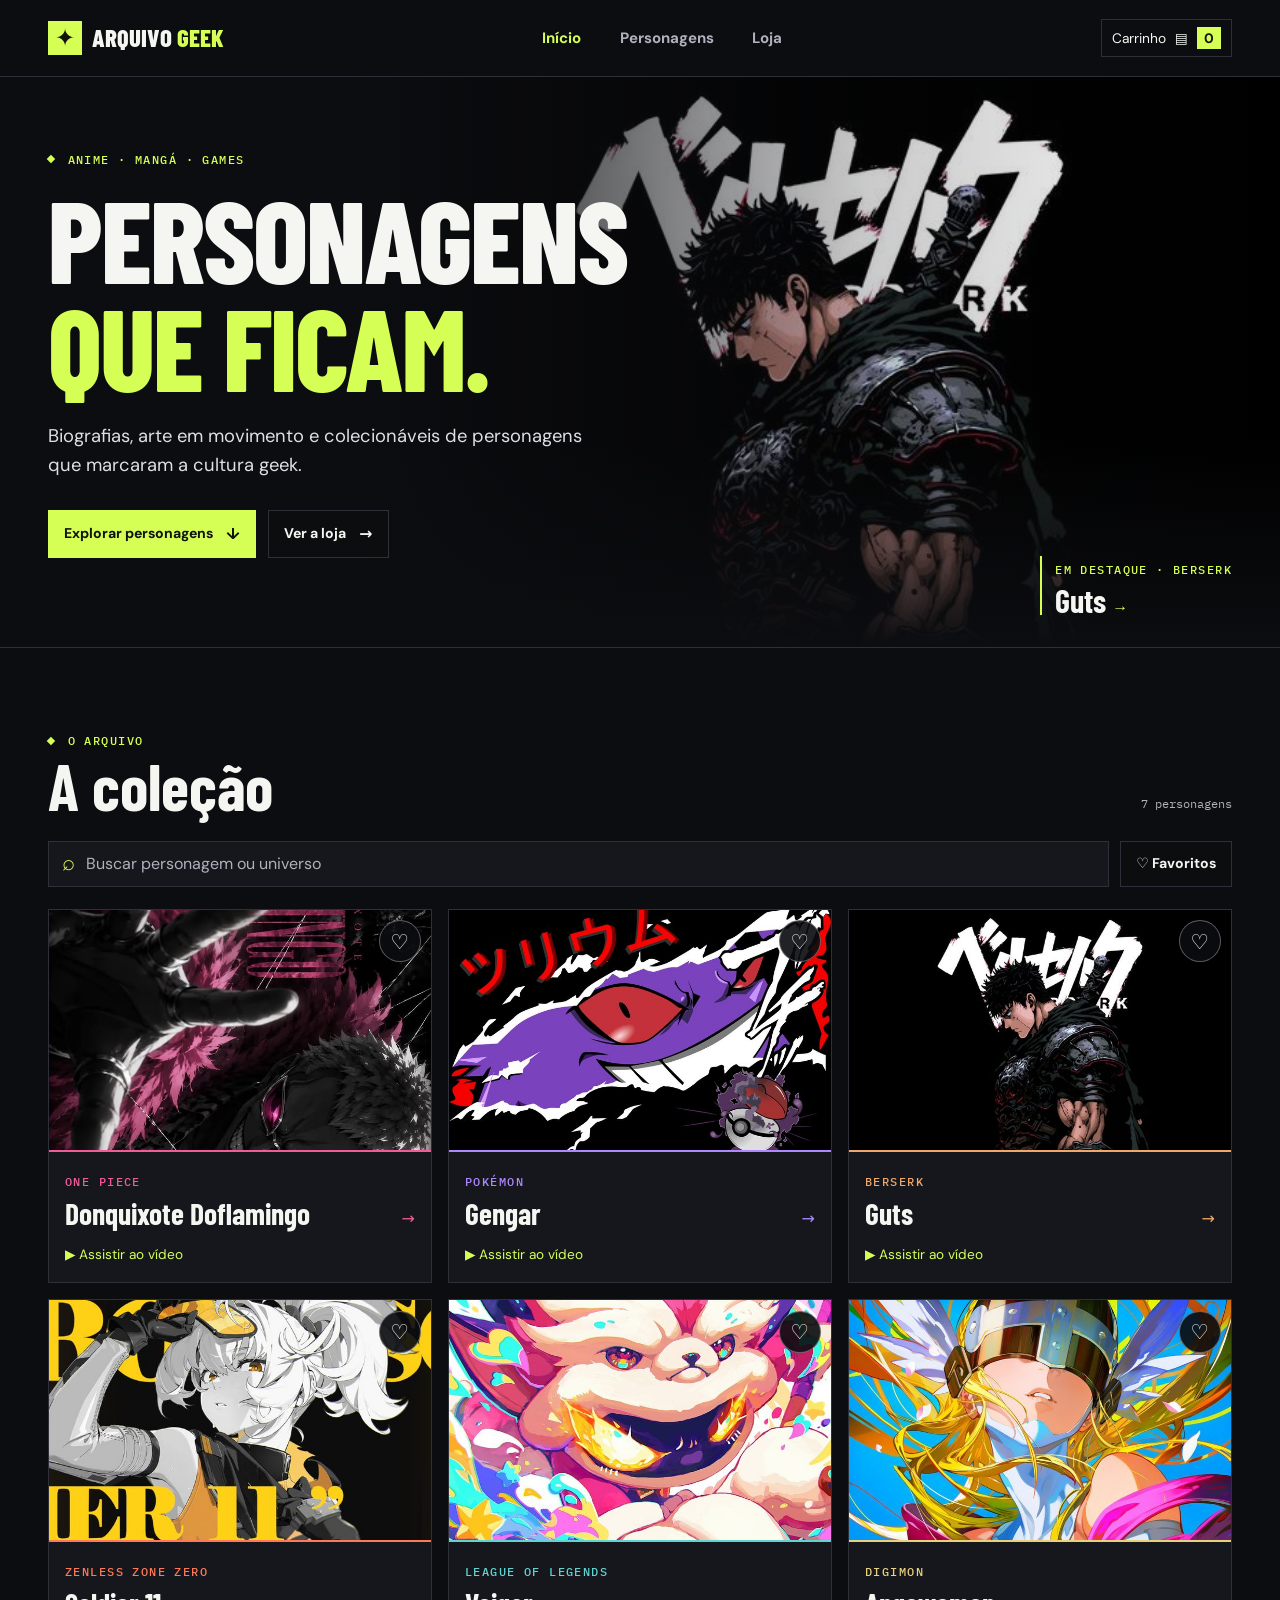
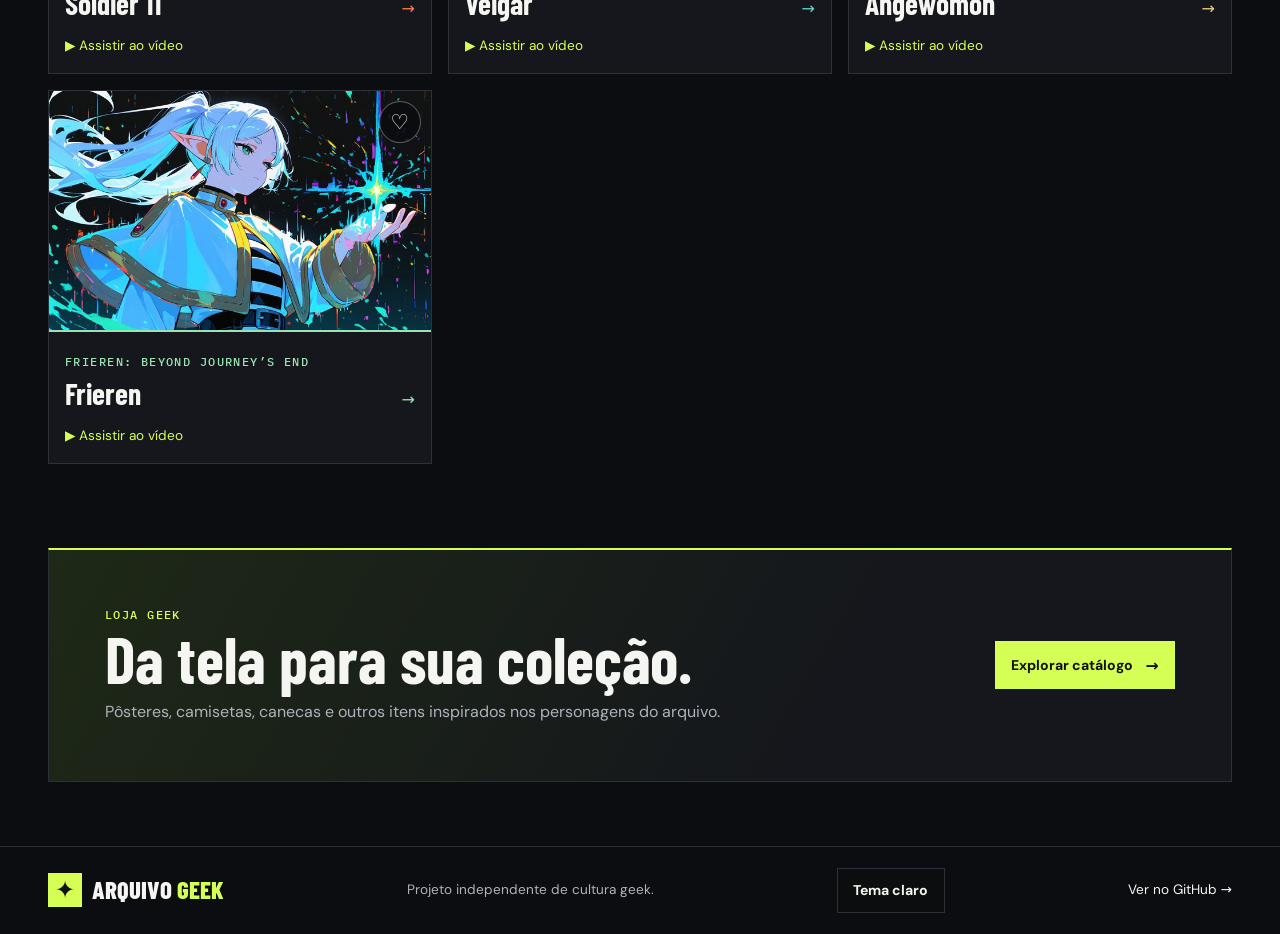
==== commit 30d45335: "Make each character video easy to find" ====
--- a/index.html
+++ b/index.html
@@ -38,30 +38,37 @@
 <div class="card-grid"><article class="character-card" style="--accent:#f05b98;--tone:#211523" data-character="doflamingo" data-search="Donquixote Doflamingo One Piece Estratégia O estrategista de Dressrosa Capitão dos Piratas Donquixote e antigo soberano de Dressrosa, Doflamingo manipula pessoas e acontecimentos com a mesma precisão com que controla seus fios. Carismático e cruel, transforma influência, medo e ambição em armas — e raramente deixa o adversário perceber quem está conduzindo o jogo.">
 <a href="./personagens/doflamingo.html"><div class="card-image" data-id="doflamingo"><img src="./baixados%20(1).jpg" alt="Arte de Donquixote Doflamingo" loading="lazy"></div>
 <div class="card-copy"><span class="kicker">One Piece</span><h3>Donquixote Doflamingo</h3><span class="card-arrow" aria-hidden="true">→</span></div></a>
+<a class="card-video" href="./personagens/doflamingo.html#video" aria-label="Assistir ao vídeo de Donquixote Doflamingo">▶ Assistir ao vídeo</a>
 <button type="button" class="favorite" data-favorite="doflamingo" aria-pressed="false" aria-label="Favoritar Donquixote Doflamingo">♡</button>
 </article><article class="character-card" style="--accent:#ae88ff;--tone:#1c1730" data-character="gengar" data-search="Gengar Pokémon Fantasia A sombra que adora uma travessura Pokémon do tipo Fantasma e Venenoso, Gengar espreita nas sombras e é conhecido por suas brincadeiras assustadoras. Seu sorriso travesso esconde um competidor perigoso: em batalha, combina velocidade, truques e ataques fantasmagóricos para surpreender quem baixa a guarda.">
 <a href="./personagens/gengar.html"><div class="card-image" data-id="gengar"><img src="./Gengar.jpg" alt="Arte de Gengar" loading="lazy"></div>
 <div class="card-copy"><span class="kicker">Pokémon</span><h3>Gengar</h3><span class="card-arrow" aria-hidden="true">→</span></div></a>
+<a class="card-video" href="./personagens/gengar.html#video" aria-label="Assistir ao vídeo de Gengar">▶ Assistir ao vídeo</a>
 <button type="button" class="favorite" data-favorite="gengar" aria-pressed="false" aria-label="Favoritar Gengar">♡</button>
 </article><article class="character-card" style="--accent:#f0a76a;--tone:#211d20" data-character="guts" data-search="Guts Berserk Dark fantasy O Espadachim Negro Marcado por uma vida de violência e perdas, Guts percorre um mundo brutal empunhando a gigantesca Dragon Slayer. Sua força não vem apenas da espada: é a teimosia de continuar lutando, proteger quem ama e enfrentar um destino que parece impossível de vencer.">
 <a href="./personagens/guts.html"><div class="card-image" data-id="guts"><img src="./wallpaper%20pc%20berserk%20black%20_1308x736_.jpg" alt="Arte de Guts" loading="lazy"></div>
 <div class="card-copy"><span class="kicker">Berserk</span><h3>Guts</h3><span class="card-arrow" aria-hidden="true">→</span></div></a>
+<a class="card-video" href="./personagens/guts.html#video" aria-label="Assistir ao vídeo de Guts">▶ Assistir ao vídeo</a>
 <button type="button" class="favorite" data-favorite="guts" aria-pressed="false" aria-label="Favoritar Guts">♡</button>
 </article><article class="character-card" style="--accent:#ff7957;--tone:#291a1c" data-character="soldier-11" data-search="Soldier 11 Zenless Zone Zero Ação Disciplina de fogo e aço Integrante de uma unidade de elite, Soldier 11 leva a disciplina militar para cada missão em Nova Eridu. Reservada e focada, ela trata o combate como um protocolo: movimentos precisos, golpes incendiários e compromisso absoluto com o objetivo — mesmo quando a situação sai do controle.">
 <a href="./personagens/soldier-11.html"><div class="card-image" data-id="soldier-11"><img src="./%F0%9D%97%A6%F0%9D%97%BC%F0%9D%97%B9%F0%9D%97%B1%F0%9D%97%B6%F0%9D%97%B2%F0%9D%97%BF%20%F0%9D%9F%AD%F0%9D%9F%AD%E2%80%94%20%F0%9D%92%81%F0%9D%92%81%F0%9D%92%81%20%E2%94%86%20%F0%9D%98%BE%F0%9D%99%9E%F0%9D%99%A3%F0%9D%99%9A%F0%9D%99%A2%F0%9D%99%96%F0%9F%8E%A5_.jpg" alt="Arte de Soldier 11" loading="lazy"></div>
 <div class="card-copy"><span class="kicker">Zenless Zone Zero</span><h3>Soldier 11</h3><span class="card-arrow" aria-hidden="true">→</span></div></a>
+<a class="card-video" href="./personagens/soldier-11.html#video" aria-label="Assistir ao vídeo de Soldier 11">▶ Assistir ao vídeo</a>
 <button type="button" class="favorite" data-favorite="soldier-11" aria-pressed="false" aria-label="Favoritar Soldier 11">♡</button>
 </article><article class="character-card" style="--accent:#61d4d0;--tone:#142528" data-character="veigar" data-search="Veigar League of Legends RPG O pequeno mestre do mal Pequeno yordle de poderes arcanos imensos, Veigar decidiu abraçar o papel de grande vilão de Runeterra. Seu ego é tão exagerado quanto sua magia: ele sonha dominar o mundo, mas por trás da pose sombria existe uma figura excêntrica, teatral e imprevisível.">
 <a href="./personagens/veigar.html"><div class="card-image" data-id="veigar"><img src="./%E2%9C%A8%E2%94%8BVeigar%E1%AC%B8.jpg" alt="Arte de Veigar" loading="lazy"></div>
 <div class="card-copy"><span class="kicker">League of Legends</span><h3>Veigar</h3><span class="card-arrow" aria-hidden="true">→</span></div></a>
+<a class="card-video" href="./personagens/veigar.html#video" aria-label="Assistir ao vídeo de Veigar">▶ Assistir ao vídeo</a>
 <button type="button" class="favorite" data-favorite="veigar" aria-pressed="false" aria-label="Favoritar Veigar">♡</button>
 </article><article class="character-card" style="--accent:#e8d17d;--tone:#27221b" data-character="angewomon" data-search="Angewomon Digimon Aventura A guardiã da esperança Uma Digimon Anjo de nível Perfeito, Angewomon representa proteção, coragem e esperança. Sua presença serena contrasta com o poder que libera contra as forças das trevas; quando seus companheiros estão ameaçados, ela luta com determinação e uma energia sagrada difícil de deter.">
 <a href="./personagens/angewomon.html"><div class="card-image" data-id="angewomon"><img src="./Angewomon%20(1).jpg" alt="Arte de Angewomon" loading="lazy"></div>
 <div class="card-copy"><span class="kicker">Digimon</span><h3>Angewomon</h3><span class="card-arrow" aria-hidden="true">→</span></div></a>
+<a class="card-video" href="./personagens/angewomon.html#video" aria-label="Assistir ao vídeo de Angewomon">▶ Assistir ao vídeo</a>
 <button type="button" class="favorite" data-favorite="angewomon" aria-pressed="false" aria-label="Favoritar Angewomon">♡</button>
 </article><article class="character-card" style="--accent:#9be3b1;--tone:#172521" data-character="frieren" data-search="Frieren Frieren: Beyond Journey’s End Fantasia Uma maga além do tempo Uma maga élfica que viveu muito além da duração de uma vida humana, Frieren participou da jornada que derrotou o Rei Demônio. Depois da aventura, passa a revisitar o mundo e a compreender melhor as pessoas que conheceu. Sua longa vida dá outro peso às lembranças, às despedidas e aos pequenos momentos.">
 <a href="./personagens/frieren.html"><div class="card-image" data-id="frieren"><img src="./Frieren%E3%80%902%E3%80%91.jpg" alt="Arte de Frieren" loading="lazy"></div>
 <div class="card-copy"><span class="kicker">Frieren: Beyond Journey’s End</span><h3>Frieren</h3><span class="card-arrow" aria-hidden="true">→</span></div></a>
+<a class="card-video" href="./personagens/frieren.html#video" aria-label="Assistir ao vídeo de Frieren">▶ Assistir ao vídeo</a>
 <button type="button" class="favorite" data-favorite="frieren" aria-pressed="false" aria-label="Favoritar Frieren">♡</button>
 </article></div>
 <p class="empty" id="character-empty" hidden>Nenhum personagem encontrado.</p>
--- a/style.css
+++ b/style.css
@@ -127,6 +127,9 @@
 .card-copy, .product-copy { padding: 1rem; }
 .card-copy { padding-right: 2.7rem; }
 .card-copy h3, .product-copy h3 { margin-top: .35rem; }
+.card-copy { position: relative; }
+.card-video { width: fit-content; margin: 0 1rem 1rem; color: var(--lime); font-size: .85rem; }
+.card-video:hover { text-decoration: underline; }
 .card-arrow { position: absolute; right: 1rem; bottom: .8rem; color: var(--accent); }
 .favorite { position: absolute; right: .65rem; top: .65rem; border: 1px solid #ffffff55; border-radius: 50%; width: 42px; height: 42px; background: #0c0d10e8; color: var(--text); font-size: 1.3rem; }
 .favorite[aria-pressed="true"], .favorite:hover { color: var(--accent); }
@@ -145,13 +148,14 @@
 .profile-role { font-size: 1.15rem; color: var(--accent); }
 .profile-copy h2 { font-size: 2.25rem; margin: 1.65rem 0 .5rem; }
 .bio { color: #cdd0d8; max-width: 42rem; }
-.profile-copy .button { margin-top: 1.4rem; }
+.profile-actions { display: flex; flex-wrap: wrap; gap: .65rem; margin-top: 1.4rem; }
+#video { scroll-margin-top: 1rem; }
 .profile-image { background: var(--tone); position: relative; min-height: 350px; }
 .profile-image img { position: absolute; inset: 0; }
 .profile-image figcaption { position: absolute; bottom: .8rem; right: .8rem; background: #0c0d10ec; padding: .35rem .7rem; font-size: .8rem; }
 .media-section { display: grid; grid-template-columns: 1fr 1fr; gap: 1.2rem; }
 .media-section h2 { font-size: clamp(2.1rem, 4vw, 3.25rem); margin-bottom: .8rem; }
-.motion-stage, video { display: block; width: 100%; aspect-ratio: 16 / 9; background: #08090c; border: 1px solid var(--line); }
+.motion-stage, .youtube-player, video { display: block; width: 100%; aspect-ratio: 16 / 9; background: #08090c; border: 1px solid var(--line); }
 .motion-stage { display: grid; place-items: center; overflow: hidden; isolation: isolate; position: relative; background: radial-gradient(ellipse, var(--tone), var(--bg)); }
 .motion-image { width: 100%; height: 100%; position: absolute; inset: 0; object-fit: cover; object-position: center 46%; animation: drift 8s ease-in-out infinite alternate; }
 .motion-ring { position: absolute; width: 38%; aspect-ratio: 1; border: 1px solid var(--accent); border-radius: 50%; animation: pulse 4s ease-out infinite; pointer-events: none; }
@@ -160,6 +164,10 @@
 [data-paused] .motion-image, [data-paused] .motion-ring { animation-play-state: paused; }
 @keyframes drift { from { transform: scale(1.05) translateY(2%); } to { transform: scale(1.22) translateY(-3%); } }
 @keyframes pulse { from { transform: scale(.6); opacity: .6; } to { transform: scale(2); opacity: 0; } }
+.youtube-link { margin-top: .65rem; }
+.profile-teaser { margin-top: .9rem; }
+.profile-teaser summary { cursor: pointer; color: var(--muted); }
+.profile-teaser video { margin-top: .65rem; }
 .media-caption { color: var(--muted); font-size: .88rem; margin-top: .5rem; }
 .next-profile { display: flex; align-items: center; justify-content: space-between; background: var(--panel); border: 1px solid var(--line); padding: 1.25rem; }
 .next-profile strong { display: block; font-size: 2rem; margin-top: .3rem; }
